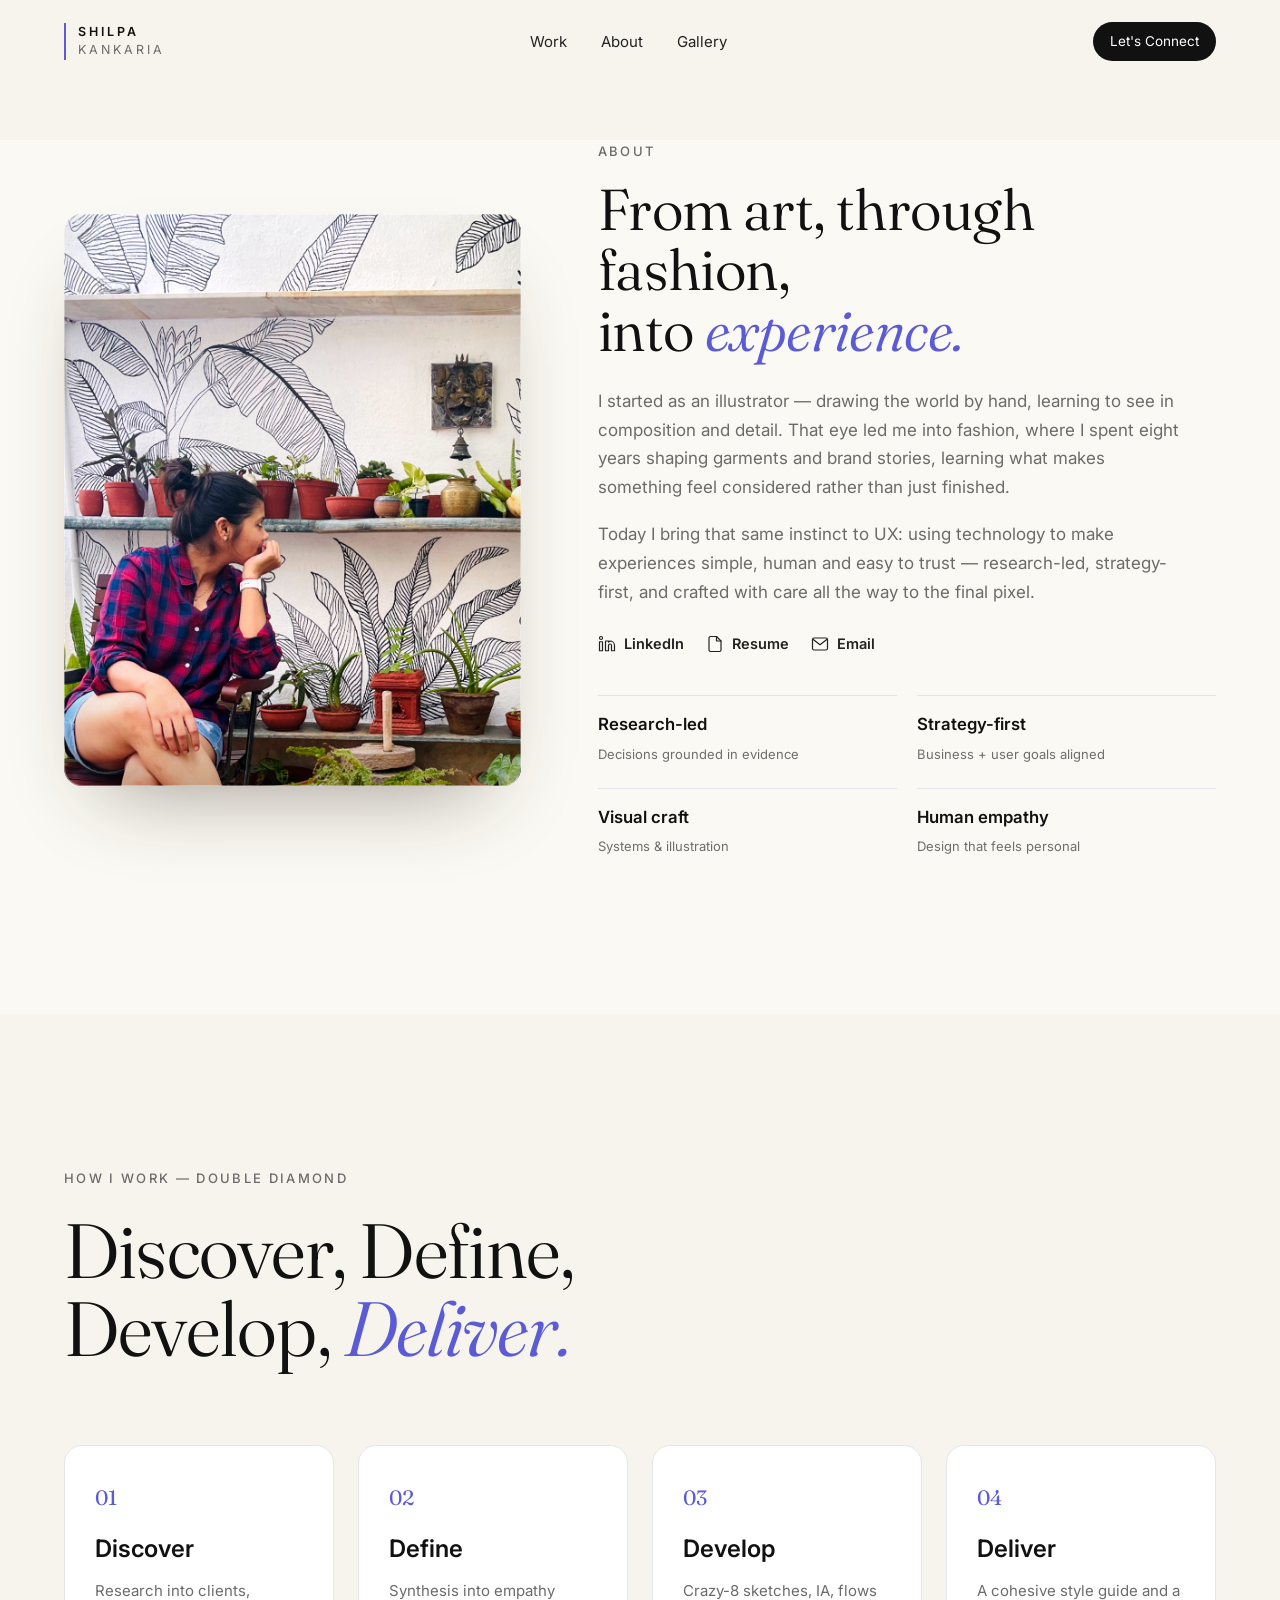
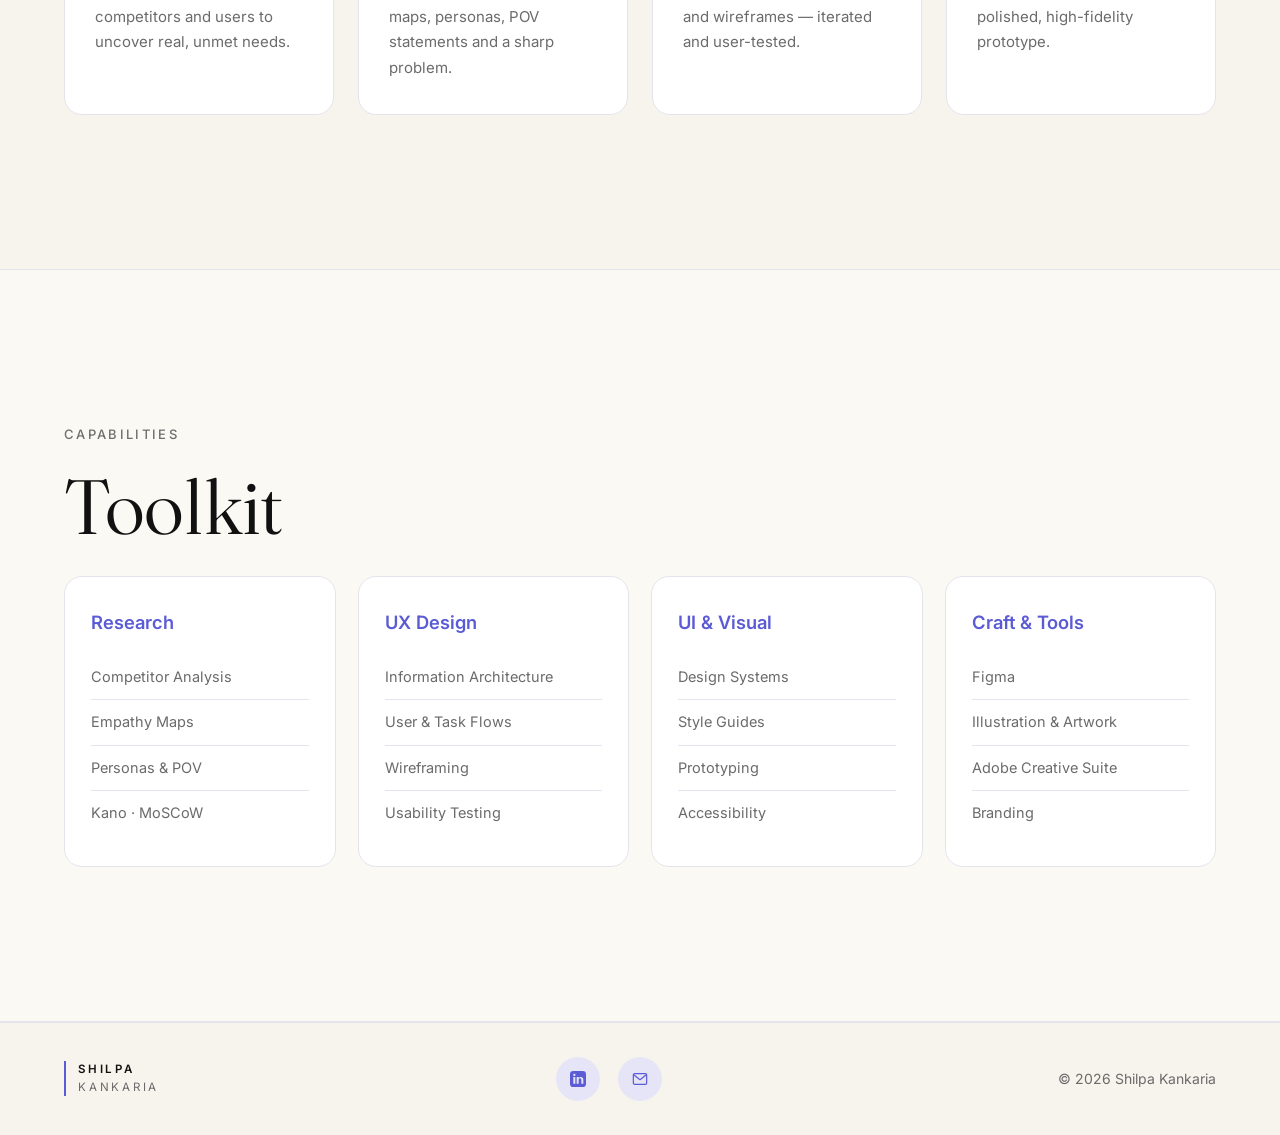
==== about.html @ e01c8b9e "Accessibility (alt text, skip link, contrast, decorative video markup, touch targets) + media compre" ====
<!DOCTYPE html>
<html lang="en">
<head>
<meta charset="UTF-8" />
<meta name="viewport" content="width=device-width, initial-scale=1.0" />
<link rel="icon" type="image/png" sizes="32x32" href="/assets/favicon-32.png" />
<link rel="icon" type="image/png" sizes="16x16" href="/assets/favicon-16.png" />
<link rel="apple-touch-icon" href="/assets/apple-touch-icon.png" />
<title>About — Shilpa Kankaria</title>
<meta name="description" content="Shilpa Kankaria's path from art and fashion into UX design — background, process (Discover, Define, Develop, Deliver), and toolkit." />
<meta property="og:title" content="About — Shilpa Kankaria" />
<meta property="og:description" content="Shilpa Kankaria's path from art and fashion into UX design — background, process, and toolkit." />
<meta property="og:image" content="https://www.shilpakankaria.com/assets/social-preview.jpg" />
<meta property="og:url" content="https://www.shilpakankaria.com/about.html" />
<meta property="og:type" content="profile" />
<meta name="twitter:card" content="summary_large_image" />
<meta name="twitter:title" content="About — Shilpa Kankaria" />
<meta name="twitter:description" content="Shilpa Kankaria's path from art and fashion into UX design." />
<meta name="twitter:image" content="https://www.shilpakankaria.com/assets/social-preview.jpg" />
<link rel="preconnect" href="https://fonts.googleapis.com" />
<link rel="preconnect" href="https://fonts.gstatic.com" crossorigin />
<link href="https://fonts.googleapis.com/css2?family=Fraunces:ital,opsz,wght@0,9..144,300..900;1,9..144,300..900&family=Inter:wght@300;400;500;600;700;800&display=swap" rel="stylesheet" />
<link rel="stylesheet" href="styles.css" />
</head>
<body>
<div class="scroll-progress" id="scrollProgress"></div>
<div class="cursor" id="cursor"></div><div class="cursor-dot" id="cursorDot"></div>

<a class="skip-link" href="#main-content">Skip to main content</a>
<header class="nav scrolled" id="nav">
  <a href="index.html" class="nav-logo" aria-label="Shilpa Kankaria — home"><span class="logo-stack">Shilpa<span>Kankaria</span></span></a>
    <nav class="nav-links" id="navLinks">
    <a href="work.html" data-link>Work</a>
    <a href="about.html" data-link>About</a>
    <a href="gallery.html" data-link>Gallery</a>
  </nav>
  <a href="contact.html" class="nav-cta" data-hover>Let's Connect</a>
  <button class="nav-burger" id="navBurger" aria-label="Menu"><span></span><span></span></button>
</header>

<main id="main-content" style="padding-top:clamp(100px,12vw,140px)">
<section class="section about" style="padding-top:0">
  <div class="about-grid">
    <div class="about-portrait reveal">
      <img src="assets/profile/wallart-sitting.jpg" alt="Shilpa Kankaria sitting in front of her hand-painted botanical mural" class="about-img cover-img" />
    </div>
    <div class="about-copy">
      <p class="eyebrow reveal">About</p>
      <h1 class="about-title reveal">From art, through fashion,<br>into <em>experience.</em></h1>
      <p class="reveal">I started as an illustrator — drawing the world by hand, learning to see in
      composition and detail. That eye led me into fashion, where I spent eight years shaping garments
      and brand stories, learning what makes something feel considered rather than just finished.</p>
      <p class="reveal">Today I bring that same instinct to UX: using technology to make experiences
      simple, human and easy to trust — research-led, strategy-first, and crafted with care all the way
      to the final pixel.</p>
      <div class="about-links reveal">
        <a href="https://www.linkedin.com/in/shilpa-kankaria/" target="_blank" rel="noopener" data-hover>
          <svg viewBox="0 0 24 24" fill="none" stroke="currentColor" stroke-width="1.6" stroke-linecap="round" stroke-linejoin="round"><path d="M16 8a6 6 0 0 1 6 6v7h-4v-7a2 2 0 0 0-4 0v7h-4V8h4v1.5A6 6 0 0 1 16 8Z"/><rect x="2" y="9" width="4" height="12"/><circle cx="4" cy="4" r="2"/></svg>
          LinkedIn
        </a>
        <a href="assets/Shilpa-Resume.pdf" target="_blank" rel="noopener" data-hover>
          <svg viewBox="0 0 24 24" fill="none" stroke="currentColor" stroke-width="1.6" stroke-linecap="round" stroke-linejoin="round"><path d="M14 2H6a2 2 0 0 0-2 2v16a2 2 0 0 0 2 2h12a2 2 0 0 0 2-2V8Z"/><path d="M14 2v6h6"/></svg>
          Resume
        </a>
        <a href="mailto:shilpakankaria60@gmail.com" data-hover>
          <svg viewBox="0 0 24 24" fill="none" stroke="currentColor" stroke-width="1.6" stroke-linecap="round" stroke-linejoin="round"><rect x="2" y="4" width="20" height="16" rx="2"/><path d="m3 6 9 7 9-7"/></svg>
          Email
        </a>
      </div>
      <div class="about-pillars reveal">
        <div class="pillar"><strong>Research-led</strong><span>Decisions grounded in evidence</span></div>
        <div class="pillar"><strong>Strategy-first</strong><span>Business + user goals aligned</span></div>
        <div class="pillar"><strong>Visual craft</strong><span>Systems &amp; illustration</span></div>
        <div class="pillar"><strong>Human empathy</strong><span>Design that feels personal</span></div>
      </div>
    </div>
  </div>
</section>

<section class="section process">
  <div class="section-head">
    <p class="eyebrow reveal">How I Work — Double Diamond</p>
    <h2 class="section-title reveal">Discover, Define,<br>Develop, <em>Deliver.</em></h2>
  </div>
  <div class="process-grid four">
    <article class="step reveal"><span class="step-num">01</span><h3>Discover</h3><p>Research into clients, competitors and users to uncover real, unmet needs.</p></article>
    <article class="step reveal"><span class="step-num">02</span><h3>Define</h3><p>Synthesis into empathy maps, personas, POV statements and a sharp problem.</p></article>
    <article class="step reveal"><span class="step-num">03</span><h3>Develop</h3><p>Crazy-8 sketches, IA, flows and wireframes — iterated and user-tested.</p></article>
    <article class="step reveal"><span class="step-num">04</span><h3>Deliver</h3><p>A cohesive style guide and a polished, high-fidelity prototype.</p></article>
  </div>
</section>

<section class="section skills">
  <div class="skills-grid">
    <div class="skills-head reveal">
      <p class="eyebrow">Capabilities</p>
      <h2 class="section-title">Toolkit</h2>
    </div>
    <div class="skill-block reveal"><h3>Research</h3><ul><li>Competitor Analysis</li><li>Empathy Maps</li><li>Personas &amp; POV</li><li>Kano · MoSCoW</li></ul></div>
    <div class="skill-block reveal"><h3>UX Design</h3><ul><li>Information Architecture</li><li>User &amp; Task Flows</li><li>Wireframing</li><li>Usability Testing</li></ul></div>
    <div class="skill-block reveal"><h3>UI &amp; Visual</h3><ul><li>Design Systems</li><li>Style Guides</li><li>Prototyping</li><li>Accessibility</li></ul></div>
    <div class="skill-block reveal"><h3>Craft &amp; Tools</h3><ul><li>Figma</li><li>Illustration &amp; Artwork</li><li>Adobe Creative Suite</li><li>Branding</li></ul></div>
  </div>
</section>
</main>

<footer class="footer">
  <div class="footer-row">
    <span class="footer-logo"><span class="logo-stack">Shilpa<span>Kankaria</span></span></span>
    <div class="footer-links">
      <a href="https://www.linkedin.com/in/shilpa-kankaria/" target="_blank" rel="noopener" aria-label="LinkedIn" data-hover><svg viewBox="0 0 24 24" fill="currentColor"><path d="M19 0H5a5 5 0 0 0-5 5v14a5 5 0 0 0 5 5h14a5 5 0 0 0 5-5V5a5 5 0 0 0-5-5ZM8 19H5V9h3ZM6.5 7.5A1.75 1.75 0 1 1 8.3 5.75 1.78 1.78 0 0 1 6.5 7.5ZM20 19h-3v-5.6c0-3.37-4-3.12-4 0V19h-3V9h3v1.76c1.4-2.59 7-2.78 7 2.48Z"/></svg></a>
      <a href="mailto:shilpakankaria60@gmail.com" aria-label="Email" data-hover><svg viewBox="0 0 24 24" fill="none" stroke="currentColor" stroke-width="1.8" stroke-linecap="round" stroke-linejoin="round"><rect x="2" y="4" width="20" height="16" rx="2"/><path d="m3 6 9 7 9-7"/></svg></a>
    </div>
    <span>&copy; 2026 Shilpa Kankaria</span>
  </div>
</footer>
<script src="script.js"></script>
</body>
</html>
---- styles.css ----
/* ============================================================
   Shilpa — Portfolio  •  Crafting Experiences Through Design
   ============================================================ */

:root{
  --bg:#F7F4ED;
  --bg-2:#FBF9F3;
  --ink:#111111;
  --ink-2:#222222;
  --muted:#6B6B6B;
  --muted-2:#6E6E6E;     /* darkened from #8A8A8A — was 3.14:1 on --bg, fails WCAG AA; now 4.64:1 */
  --line:#E5E4EC;
  --accent:#5B5BD6;      /* refined periwinkle-violet */
  --accent-soft:#E6E5F7;
  --dark:#14131A;
  --max:1440px;
  --pad:clamp(20px,5vw,90px);
  --r:18px;
  --ease:cubic-bezier(.16,1,.3,1);
}

*{margin:0;padding:0;box-sizing:border-box}
a:focus-visible,button:focus-visible,[tabindex]:focus-visible,summary:focus-visible,
input:focus-visible,textarea:focus-visible{
  outline:2px solid var(--accent);outline-offset:3px;border-radius:4px}
.skip-link{position:absolute;top:-100px;left:12px;z-index:9999;background:var(--ink);color:#fff;
  padding:12px 20px;border-radius:8px;font-size:14px;font-weight:600;transition:top .2s var(--ease)}
.skip-link:focus{top:12px}
html{scroll-behavior:smooth;-webkit-font-smoothing:antialiased;overflow-x:hidden;max-width:100vw}
body{
  background:var(--bg);color:var(--ink);
  font-family:'Inter',system-ui,sans-serif;
  font-size:17px;line-height:1.7;font-weight:400;
  overflow-x:hidden;
}
body.nav-open{position:fixed;inset:0;overflow:hidden}
@media (max-width:600px){body{font-size:16px}}
a{color:inherit;text-decoration:none}
em{font-style:italic;color:var(--accent)}
::selection{background:var(--accent);color:#fff}

.eyebrow{
  font-size:13px;letter-spacing:.18em;text-transform:uppercase;
  color:var(--muted);font-weight:500;margin-bottom:1.4rem;
}

/* ---------- Loader ---------- */
.loader{position:fixed;inset:0;background:var(--dark);z-index:9999;
  display:flex;align-items:center;justify-content:center;color:#fff;
  transition:transform 1s var(--ease);}
.loader.done{transform:translateY(-100%)}
.loader-inner{text-align:center;font-family:'Fraunces',serif}
.loader-word{display:block;font-size:clamp(2rem,7vw,4.5rem);font-weight:300;
  line-height:1.05;opacity:0;transform:translateY(20px);
  animation:lw .8s var(--ease) forwards}
.loader-word:nth-child(2){animation-delay:.15s;font-style:italic;color:var(--accent)}
.loader-count{display:block;margin-top:1.5rem;font-family:'Inter';
  font-size:13px;letter-spacing:.3em;color:var(--muted-2)}
@keyframes lw{to{opacity:1;transform:translateY(0)}}

/* ---------- Scroll progress ---------- */
.scroll-progress{position:fixed;top:0;left:0;height:3px;width:0;
  background:var(--accent);z-index:1000}

/* ---------- Cursor ---------- */
.cursor{position:fixed;width:20px;height:20px;pointer-events:none;z-index:9000;
  transform:translate(-50%,-50%) scale(1);transition:width .3s var(--ease),height .3s var(--ease),
  transform .3s var(--ease),opacity .4s;opacity:0;animation:cursor-twinkle 2.4s ease-in-out infinite;
  background-image:url("data:image/svg+xml,%3Csvg xmlns='http://www.w3.org/2000/svg' viewBox='0 0 40 40'%3E%3Cpath d='M20 2 C20 12 12 20 2 20 C12 20 20 28 20 38 C20 28 28 20 38 20 C28 20 20 12 20 2Z' fill='%235B5BD6'/%3E%3C/svg%3E");
  background-size:contain;background-repeat:no-repeat}
.cursor-dot{position:fixed;width:5px;height:5px;background:var(--accent);
  border-radius:50%;pointer-events:none;z-index:9001;transform:translate(-50%,-50%);opacity:0}
.cursor.grow{width:28px;height:28px}
@keyframes cursor-twinkle{0%,100%{opacity:.55;transform:translate(-50%,-50%) scale(.85)}50%{opacity:1;transform:translate(-50%,-50%) scale(1.05)}}
.cursor.grow{animation:none}
@media (hover:none){.cursor,.cursor-dot{display:none}}

/* ---------- Nav ---------- */
.nav{position:fixed;top:0;left:0;right:0;z-index:800;
  display:flex;align-items:center;justify-content:space-between;
  padding:22px var(--pad);transition:padding .4s var(--ease),background .4s,box-shadow .4s}
.nav.scrolled{padding:14px var(--pad);background:rgba(247,244,237,.96);box-shadow:0 1px 0 var(--line)}
@media (min-width:881px){
  /* backdrop-filter makes .nav the containing block for its position:fixed
     .nav-links child, which breaks the full-screen mobile menu — so the
     blur is desktop-only, where .nav-links is never position:fixed. */
  .nav.scrolled{background:rgba(247,244,237,.78);backdrop-filter:blur(14px)}
}
.nav-logo{display:inline-flex;align-items:center}
.logo-stack{border-left:2px solid var(--accent);padding-left:12px;
  font-family:'Inter',sans-serif;font-weight:600;letter-spacing:.24em;text-transform:uppercase;
  font-size:.78rem;line-height:1.5;color:var(--ink);transition:border-color .4s var(--ease)}
.logo-stack span{display:block;font-weight:400;letter-spacing:.24em;color:var(--muted)}
.nav-logo:hover .logo-stack{border-color:var(--ink)}
.nav-links{display:flex;gap:34px}
.nav-links a{font-size:15px;color:var(--ink-2);position:relative;padding:4px 0}
.nav-links a::after{content:"";position:absolute;left:0;bottom:0;height:1.5px;width:0;
  background:var(--accent);transition:width .35s var(--ease)}
.nav-links a:hover::after,.nav-links a.active::after{width:100%}
.nav-cta{font-size:13.5px;padding:8px 17px;background:var(--ink);color:#fff;
  border-radius:40px;transition:transform .35s var(--ease),background .35s}
.nav-cta:hover{background:var(--accent);transform:translateY(-2px)}
.nav-burger{display:none;flex-direction:column;gap:5px;background:none;border:0;cursor:pointer}
.nav-burger span{width:24px;height:2px;background:var(--ink);transition:.3s}

@media (max-width:880px){
  .nav-links{position:fixed;inset:0;background:var(--dark);flex-direction:column;
    align-items:center;justify-content:center;gap:28px;transform:translateY(-100%);
    transition:transform .6s var(--ease);}
  .nav-links.open{transform:translateY(0)}
  .nav-links a{color:#fff;font-size:2rem;font-family:'Fraunces',serif}
  .nav-cta{display:none}
  .nav-burger{display:flex;z-index:801}
  .nav-burger.open span:first-child{transform:translateY(3.5px) rotate(45deg)}
  .nav-burger.open span:last-child{transform:translateY(-3.5px) rotate(-45deg);background:#fff}
  .nav-burger.open span{background:#fff}
}

/* ---------- Section base ---------- */
.section{max-width:var(--max);margin:0 auto;padding:clamp(80px,12vw,170px) var(--pad)}
.section.work{padding-top:clamp(40px,5vw,64px)}
.section-head{margin-bottom:clamp(40px,6vw,80px)}
.section-title{font-family:'Fraunces',serif;font-weight:340;line-height:1.02;
  font-size:clamp(2.4rem,6vw,5rem);letter-spacing:-.01em}
.work-page-title{font-size:clamp(1.7rem,4.2vw,3.5rem)}

/* ---------- Reveal ---------- */
.reveal{opacity:0;transform:translateY(34px);transition:opacity .9s var(--ease),transform .9s var(--ease)}
.reveal.in{opacity:1;transform:none}

/* ---------- Hero ---------- */
.hero{max-width:var(--max);margin:0 auto;padding:clamp(120px,16vw,200px) var(--pad) 0;position:relative}
.hero-bg{position:absolute;inset:-10% -6% auto -6%;height:120%;z-index:-1;overflow:hidden;
  pointer-events:none}
.hb{position:absolute;border-radius:50%;filter:blur(70px);opacity:.5;will-change:transform}
.hb-a{width:42vw;height:42vw;top:-12%;right:-6%;background:radial-gradient(circle,var(--accent-soft),transparent 70%);
  animation:hbDrift1 26s ease-in-out infinite}
.hb-b{width:30vw;height:30vw;top:32%;left:-8%;background:radial-gradient(circle,#FCE7E0,transparent 70%);
  animation:hbDrift2 22s ease-in-out infinite}
.hb-c{width:24vw;height:24vw;bottom:-8%;right:18%;background:radial-gradient(circle,#E6F2EA,transparent 70%);
  animation:hbDrift3 30s ease-in-out infinite}
@keyframes hbDrift1{0%,100%{transform:translate(0,0) scale(1)}50%{transform:translate(-4%,5%) scale(1.08)}}
@keyframes hbDrift2{0%,100%{transform:translate(0,0) scale(1)}50%{transform:translate(5%,-4%) scale(1.1)}}
@keyframes hbDrift3{0%,100%{transform:translate(0,0) scale(1)}50%{transform:translate(-3%,-6%) scale(.94)}}
@media (max-width:680px){.hb{filter:blur(40px)}}
.hero-grid{display:grid;grid-template-columns:1.05fr .95fr;gap:60px;align-items:center}
.hero-title{font-family:'Fraunces',serif;font-weight:340;
  font-size:clamp(2.4rem,6vw,5.2rem);line-height:1;letter-spacing:-.02em;margin-bottom:1.8rem}
.hero-title .line{display:block;overflow:hidden}
.hero-title .line>span{display:block;transform:translateY(110%);
  transition:transform 1s var(--ease)}
.hero-title.in .line>span{transform:translateY(0)}
.hero-title .line:nth-child(2)>span{transition-delay:.09s}
.hero-title .line:nth-child(3)>span{transition-delay:.18s}
.hero-sub{max-width:46ch;color:var(--muted);font-size:clamp(1rem,1.5vw,1.2rem);margin-bottom:2.4rem}
.hero-actions{display:flex;gap:16px;flex-wrap:wrap}
.btn{font-size:15px;font-weight:500;padding:15px 30px;border-radius:40px;
  transition:transform .35s var(--ease),background .35s,color .35s;display:inline-block}
.btn-dark{background:var(--ink);color:#fff}
.btn-dark:hover{background:var(--accent);transform:translateY(-3px)}
.btn-ghost{border:1px solid var(--ink);color:var(--ink)}
.btn-ghost:hover{background:var(--ink);color:#fff;transform:translateY(-3px)}

.hero-visual{position:relative;height:clamp(420px,46vw,580px);
  display:flex;align-items:center;justify-content:center}
.hv-card{position:absolute;border-radius:var(--r);background:#fff;z-index:4;
  box-shadow:0 26px 60px -30px rgba(0,0,0,.28)}
.cover-img{width:100%;height:100%;object-fit:cover;object-position:center;display:block}

/* ---------- Arch portrait + doodles ---------- */
.arch-wrap{position:relative;width:clamp(240px,30vw,360px);z-index:2}
.arch-frame{position:relative;aspect-ratio:3/4;border-radius:1000px 1000px 22px 22px;
  overflow:hidden;background:var(--accent-soft);
  box-shadow:0 36px 70px -34px rgba(40,30,80,.42);z-index:2}
.arch-frame img{transform:scale(1.55);object-position:50% 32%}
.arch-frame::after{content:"";position:absolute;inset:0;border-radius:inherit;
  border:1px solid rgba(255,255,255,.5);pointer-events:none}
.arch-ring{position:absolute;inset:-12px;border-radius:1000px 1000px 30px 30px;
  border:1.5px solid var(--accent);opacity:.55;z-index:1}
.arch-wrap .hv-tag{position:absolute;left:50%;bottom:16px;transform:translateX(-50%);
  z-index:3;background:rgba(0,0,0,.5);color:#fff;font-size:12px;letter-spacing:.05em;
  padding:6px 14px;border-radius:30px;backdrop-filter:blur(4px);white-space:nowrap}
.doodle{position:absolute;z-index:1;color:var(--accent);pointer-events:none;
  animation:floatDoodle 6s ease-in-out infinite}
.doodle svg{display:block;width:100%;height:100%;overflow:visible}
.doodle.d-star{width:46px;height:46px;top:-26px;left:-22px;animation-delay:.2s}
.doodle.d-squiggle{width:88px;height:30px;top:-6px;right:-46px;color:var(--ink-2);animation-delay:1s}
.doodle.d-sprig{width:54px;height:62px;bottom:34px;right:-40px;animation-delay:.6s}
.doodle.d-spiral{width:40px;height:40px;bottom:-22px;left:-12px;animation-delay:1.4s}
.doodle.d-dots{width:60px;height:24px;bottom:-30px;right:30px;animation-delay:.9s}
.doodle.d-arc{width:120px;height:50px;top:-46px;left:50%;transform:translateX(-50%);
  color:var(--accent);opacity:.7;animation-delay:.4s}
@keyframes floatDoodle{0%,100%{transform:translateY(0) rotate(0)}50%{transform:translateY(-8px) rotate(2deg)}}
.doodle.d-arc{animation-name:floatArc}
@keyframes floatArc{0%,100%{transform:translateX(-50%) translateY(0)}50%{transform:translateX(-50%) translateY(-6px)}}
.hv-tag{position:absolute;left:18px;bottom:18px;background:rgba(0,0,0,.5);color:#fff;
  font-size:12px;letter-spacing:.05em;padding:6px 12px;border-radius:30px;backdrop-filter:blur(4px)}
.hv-metric{padding:20px 22px;width:185px}
.hv-metric strong{font-family:'Fraunces',serif;font-weight:400;font-size:2.6rem;display:block;line-height:1}
.hv-metric strong span{font-size:1rem;color:var(--accent)}
.hv-metric p{font-size:13px;color:var(--muted);margin-top:6px;line-height:1.4}
.metric-a{top:2%;right:-4%}
.metric-b{bottom:6%;left:-8%}
.hv-chip{bottom:4%;left:-16%;background:var(--ink);color:#fff;font-size:13px;
  padding:11px 18px;display:flex;align-items:center;gap:9px;border-radius:40px;white-space:nowrap}
.hv-chip .dot{width:8px;height:8px;border-radius:50%;background:#7BD389;
  box-shadow:0 0 0 0 rgba(123,211,137,.6);animation:pulse 2s infinite}
@keyframes pulse{70%{box-shadow:0 0 0 9px rgba(123,211,137,0)}100%{box-shadow:0 0 0 0 rgba(123,211,137,0)}}

/* ---------- Rotating headline ---------- */
.hero-rotate{margin-top:clamp(44px,6vw,76px);border-top:1px solid var(--line);
  padding-top:clamp(22px,3.4vw,34px);display:flex;align-items:baseline;gap:.4em;flex-wrap:wrap}
.hr-prefix{font-family:'Inter',sans-serif;font-weight:500;text-transform:uppercase;
  letter-spacing:.05em;font-size:clamp(.95rem,1.7vw,1.25rem);color:var(--muted)}
.hr-word{font-family:'Libre Caslon Text',serif;font-style:normal;font-weight:400;
  letter-spacing:0;font-size:clamp(1.1rem,2.1vw,1.5rem);color:var(--accent);
  display:inline-block}
@keyframes hrIn{from{opacity:0;transform:translateY(10px)}to{opacity:1;transform:translateY(0)}}
@keyframes hrOut{from{opacity:1;transform:translateY(0)}to{opacity:0;transform:translateY(-10px)}}
.hr-word.in{animation:hrIn .3s ease forwards}
.hr-word.out{animation:hrOut .22s ease forwards}

/* ---------- Work ---------- */
.projects{display:flex;flex-direction:column;gap:clamp(50px,7vw,120px)}
.project{display:grid;grid-template-columns:1fr 1fr;gap:50px;align-items:center}
.project:nth-child(even){direction:rtl}
.project:nth-child(even)>*{direction:ltr}
.project-media{position:relative;aspect-ratio:16/11;border-radius:var(--r);overflow:hidden;
  display:flex;align-items:center;justify-content:center}
.project-img{width:100%;height:100%;object-fit:cover;object-position:center;
  transition:transform 1.1s var(--ease)}
.project:hover .project-img{transform:scale(1.05)}
.tint-finquest{background:#EAF1F0}
.tint-glasgo{background:#EAF2EE}
.tint-haus{background:#F4ECE6}
.project-num{position:absolute;top:18px;left:22px;z-index:2;color:var(--ink);
  font-family:'Fraunces',serif;font-size:1.4rem;background:#fff;width:46px;height:46px;
  border-radius:50%;display:flex;align-items:center;justify-content:center;
  box-shadow:0 8px 20px -10px rgba(0,0,0,.3)}
.project-tagline{display:flex;align-items:center;gap:10px;font-size:12px;letter-spacing:.14em;
  text-transform:uppercase;color:var(--muted-2);margin-bottom:14px}
.project-tagline b{color:var(--accent);font-weight:600}
.project-row{display:flex;align-items:center;justify-content:space-between;gap:20px}
.project-info h3{font-family:'Fraunces',serif;font-weight:380;
  font-size:clamp(2rem,3.8vw,3rem);line-height:1.02}
.project-info .arrow{font-size:1.6rem;color:var(--accent);transition:transform .4s var(--ease)}
.project:hover .arrow{transform:translate(6px,-6px)}
.project-info p{color:var(--muted);margin:14px 0 24px;max-width:40ch;font-size:1.08rem;line-height:1.6}
.project-stats{display:flex;gap:44px;border-top:1px solid var(--line);padding-top:20px}
.project-stats span{display:block;font-size:11px;letter-spacing:.14em;text-transform:uppercase;
  color:var(--muted-2);margin-bottom:5px}
.project-stats strong{font-size:15px;font-weight:600;color:var(--ink-2)}

/* ---------- About ---------- */
.about{background:var(--bg-2)}
.about-grid{display:grid;grid-template-columns:.85fr 1.15fr;gap:clamp(40px,6vw,90px);align-items:center}
.about-portrait{position:relative}
.about-portrait::after{content:"";position:absolute;inset:0;border-radius:var(--r);
  box-shadow:inset 0 0 0 1px rgba(255,255,255,.35),inset 0 -60px 90px -40px rgba(20,16,10,.35);
  pointer-events:none}
.about-img{width:100%;aspect-ratio:4/5;border-radius:var(--r);
  object-fit:cover;object-position:50% 18%;display:block;
  filter:saturate(1.12) contrast(1.07) brightness(1.04) sepia(.05);
  box-shadow:0 40px 80px -40px rgba(40,30,20,.45)}
.about-badge{position:absolute;right:-22px;bottom:30px;width:140px;height:140px;
  border-radius:50%;background:var(--accent);color:#fff;display:flex;align-items:center;
  justify-content:center;text-align:center;font-family:'Fraunces',serif;font-size:14px;
  line-height:1.35;padding:14px}
.about-title{font-family:'Fraunces',serif;font-weight:340;line-height:1.05;
  font-size:clamp(2rem,4.6vw,3.6rem);margin-bottom:1.6rem;letter-spacing:-.01em}
.about-copy p{color:var(--muted);max-width:54ch;margin-bottom:1.1rem}
.about-links{display:flex;gap:22px;flex-wrap:wrap;margin-top:1.6rem}
.about-links a{display:inline-flex;align-items:center;gap:8px;font-size:14.5px;font-weight:600;
  color:var(--ink-2);transition:color .3s}
.about-links a:hover{color:var(--accent)}
.about-links svg{width:18px;height:18px;flex-shrink:0}
.about-pillars{display:grid;grid-template-columns:1fr 1fr;gap:20px;margin-top:2.4rem}
.pillar{border-top:1px solid var(--line);padding-top:14px}
.pillar strong{display:block;font-size:1.05rem;font-weight:600}
.pillar span{font-size:13px;color:var(--muted-2)}
.btn-text-link{display:inline-flex;align-items:center;gap:8px;margin-top:2.2rem;
  font-size:14.5px;font-weight:600;color:var(--ink);border-bottom:1px solid var(--ink);
  padding-bottom:5px;transition:color .3s,border-color .3s,gap .3s var(--ease)}
.btn-text-link:hover{color:var(--accent);border-color:var(--accent);gap:12px}

/* ---------- Process ---------- */
.process-grid{display:grid;grid-template-columns:repeat(3,1fr);gap:24px}
.process-grid.four{grid-template-columns:repeat(4,1fr)}
.step{border:1px solid var(--line);border-radius:var(--r);padding:34px 30px;
  background:#fff;transition:transform .5s var(--ease),box-shadow .5s,border-color .5s;position:relative;overflow:hidden}
.step::before{content:"";position:absolute;left:0;top:0;height:3px;width:0;
  background:var(--accent);transition:width .5s var(--ease)}
.step:hover{transform:translateY(-8px);box-shadow:0 30px 50px -30px rgba(0,0,0,.22);border-color:transparent}
.step:hover::before{width:100%}
.step-num{font-family:'Fraunces',serif;color:var(--accent);font-size:1.3rem}
.step h3{font-size:1.5rem;margin:14px 0 8px;font-weight:600}
.step p{color:var(--muted);font-size:15px}

/* ---------- Skills / Toolkit ---------- */
.skills{background:var(--bg-2);max-width:100%;border-top:1px solid var(--line);border-bottom:1px solid var(--line)}
.skills-grid{max-width:var(--max);margin:0 auto;display:grid;
  grid-template-columns:repeat(4,1fr);gap:22px}
.skills-head{grid-column:1/-1;margin-bottom:8px}
.skills-head .eyebrow{color:var(--muted-2)}
.skills-head .section-title{color:var(--ink)}
.skill-block{background:#fff;border:1px solid var(--line);border-radius:var(--r);
  padding:30px 26px;transition:transform .5s var(--ease),box-shadow .5s,border-color .5s}
.skill-block:hover{transform:translateY(-6px);box-shadow:0 30px 50px -32px rgba(0,0,0,.18);border-color:transparent}
.skill-block h3{font-size:1.15rem;margin-bottom:16px;color:var(--accent);font-weight:600}
.skill-block ul{list-style:none}
.skill-block li{padding:10px 0;border-bottom:1px solid var(--line);
  font-size:14.5px;color:var(--muted)}
.skill-block li:last-child{border-bottom:0}

/* ---------- Experience ---------- */
.timeline{border-top:1px solid var(--line)}
.tl-item{display:grid;grid-template-columns:.3fr 1fr;gap:30px;
  padding:34px 0;border-bottom:1px solid var(--line);transition:background .4s}
.tl-item:hover{background:var(--bg-2)}
.tl-when{font-family:'Fraunces',serif;font-size:1.2rem;color:var(--accent)}
.tl-body h3{font-size:1.5rem;font-weight:600}
.tl-co{font-size:14px;color:var(--muted-2);display:block;margin:2px 0 10px}
.tl-body p{color:var(--muted);max-width:60ch}

/* ---------- Testimonials ---------- */
.quotes{max-width:100%;background:var(--bg-2);overflow:hidden;text-align:center}
.quotes-track{display:flex;transition:transform .7s var(--ease);max-width:var(--max);margin:0 auto}
.quote{min-width:100%;padding:0 var(--pad)}
.quote p{font-family:'Fraunces',serif;font-weight:330;font-style:italic;
  font-size:clamp(1.5rem,3.6vw,2.8rem);line-height:1.3;max-width:24ch;margin:0 auto 1.6rem}
.quote cite{color:var(--muted);font-style:normal;font-size:15px}
.quotes-nav{display:flex;gap:14px;justify-content:center;margin-top:40px}
.quotes-nav button{width:50px;height:50px;border-radius:50%;border:1px solid var(--line);
  background:#fff;font-size:1.1rem;cursor:pointer;transition:.35s var(--ease)}
.quotes-nav button:hover{background:var(--ink);color:#fff;transform:translateY(-3px)}

/* ---------- Gallery teaser (compact, creative) ---------- */
.gallery-teaser{overflow:hidden}
.gt-grid{display:grid;grid-template-columns:1fr .85fr;gap:clamp(30px,5vw,60px);align-items:center}
.gallery-intro{max-width:56ch;color:var(--muted);margin-top:1.4rem;font-size:1.05rem;margin-bottom:2rem}
.gt-stack{position:relative;height:clamp(280px,32vw,400px)}
.gt-card{position:absolute;border-radius:18px;object-fit:cover;
  box-shadow:0 30px 60px -28px rgba(0,0,0,.35);transition:transform .5s var(--ease);
  border:6px solid var(--bg)}
.gt-1{width:46%;aspect-ratio:4/5;top:0;left:6%;z-index:2;transform:rotate(-6deg)}
.gt-2{width:40%;aspect-ratio:1/1;top:8%;right:2%;z-index:1;transform:rotate(5deg)}
.gt-3{width:38%;aspect-ratio:4/5;bottom:0;left:24%;z-index:3;transform:rotate(3deg)}
.gt-4{width:34%;aspect-ratio:1/1;bottom:4%;right:14%;z-index:1;transform:rotate(-4deg)}
.gt-stack:hover .gt-1{transform:rotate(-8deg) translateY(-6px)}
.gt-stack:hover .gt-2{transform:rotate(7deg) translateY(-4px)}
.gt-stack:hover .gt-3{transform:rotate(5deg) translateY(-8px)}
.gt-stack:hover .gt-4{transform:rotate(-6deg) translateY(-5px)}
@media(max-width:880px){
  .gt-grid{grid-template-columns:minmax(0,1fr)}
  .gt-stack{height:clamp(220px,60vw,320px);margin-top:10px}
}
.masonry{columns:3;column-gap:20px}
.m-item{break-inside:avoid;margin-bottom:20px;border-radius:var(--r);position:relative;
  overflow:hidden;cursor:pointer;background:var(--bg-2)}
.m-item img{width:100%;display:block;transition:transform .8s var(--ease)}
.m-item::after{content:"";position:absolute;inset:0;
  background:linear-gradient(to top,rgba(0,0,0,.28),transparent 55%);opacity:0;transition:.4s}
.m-item:hover img{transform:scale(1.04)}
.m-item:hover::after{opacity:1}

/* ---------- Lightbox ---------- */
.lightbox{position:fixed;inset:0;z-index:9500;background:rgba(10,10,12,.93);
  display:flex;align-items:center;justify-content:center;opacity:0;pointer-events:none;
  transition:opacity .4s var(--ease)}
.lightbox.open{opacity:1;pointer-events:auto}
.lightbox img{max-width:88vw;max-height:82vh;border-radius:14px;display:block;
  box-shadow:0 60px 110px -40px rgba(0,0,0,.65);transform:scale(.96);
  transition:transform .45s var(--ease),opacity .25s}
.lightbox.open img{transform:scale(1)}
.lb-btn{position:absolute;background:rgba(255,255,255,.08);border:1px solid rgba(255,255,255,.16);
  color:#fff;border-radius:50%;width:46px;height:46px;display:flex;align-items:center;
  justify-content:center;cursor:pointer;transition:.3s var(--ease);font-size:1.15rem;line-height:1}
.lb-btn:hover{background:var(--accent);border-color:transparent;transform:translateY(-50%) scale(1.06)}
.lb-close:hover{transform:scale(1.06)}
.lb-close{top:26px;right:26px}
.lb-prev{left:26px;top:50%;transform:translateY(-50%)}
.lb-next{right:26px;top:50%;transform:translateY(-50%)}
.lb-count{position:absolute;bottom:26px;left:50%;transform:translateX(-50%);
  color:rgba(255,255,255,.55);font-size:13px;letter-spacing:.1em}
@media(max-width:680px){
  .lb-prev,.lb-next{width:38px;height:38px;font-size:1rem}
  .lb-close{width:38px;height:38px;top:14px;right:14px;font-size:1rem}
}

/* ---------- Contact ---------- */
.contact{text-align:center;padding-top:clamp(48px,6vw,72px);padding-bottom:clamp(48px,6vw,72px)}
.contact-title{font-family:'Fraunces',serif;font-weight:380;line-height:1.04;
  font-size:clamp(2.1rem,5vw,3.8rem);letter-spacing:-.015em;margin:.8rem 0 1.8rem}
.contact-title-oneline{font-size:clamp(1.7rem,3.6vw,3rem);max-width:18ch;margin-left:auto;margin-right:auto}
.contact-title .line{display:block;overflow:hidden}
.contact-title .line>span{display:block;transform:translateY(110%);transition:transform 1s var(--ease)}
.contact-title.in .line>span{transform:translateY(0)}
.contact-title.in .line:nth-child(2)>span{transition-delay:.08s}
.contact-title.in .line:nth-child(3)>span{transition-delay:.16s}
.contact-mail{font-size:clamp(1.1rem,2.4vw,1.7rem);border-bottom:2px solid var(--accent);
  padding-bottom:4px;transition:color .35s}
.contact-mail:hover{color:var(--accent)}
.contact-links{display:flex;gap:28px;justify-content:center;flex-wrap:wrap;margin-top:2.6rem;font-size:15px}
.contact-links a{color:var(--muted);transition:color .3s}
.contact-links a:hover{color:var(--ink)}

/* ---------- Footer ---------- */
.footer{border-top:1px solid var(--line);padding:34px var(--pad)}
.footer-row{max-width:var(--max);margin:0 auto;display:flex;justify-content:space-between;
  align-items:center;gap:18px;flex-wrap:wrap;font-size:14px;color:var(--muted)}
.footer-logo{display:inline-flex;align-items:center}
.footer-links{display:flex;gap:18px;align-items:center}
.footer-links a{display:inline-flex;align-items:center;justify-content:center;width:44px;height:44px;
  border-radius:50%;background:var(--accent-soft);color:#5B5BD6;transition:background .3s,color .3s,transform .3s}
.footer-links a:hover{background:#5B5BD6;color:#fff;transform:translateY(-2px)}
.footer-links svg{width:16px;height:16px}
.footer-version{font-size:10.5px;color:#F7F4ED;letter-spacing:.04em;width:100%;
  text-align:center;order:99;margin-top:4px;user-select:all;cursor:default}
.footer-version::selection{color:var(--ink);background:var(--accent-soft)}
.footer-logo .logo-stack{font-size:.72rem}

/* ---------- Responsive ---------- */
@media (max-width:980px){
  .hero-grid,.about-grid{grid-template-columns:minmax(0,1fr);gap:50px}
  .hero-visual{height:420px;max-width:460px}
  .process-grid{grid-template-columns:1fr 1fr}
  .skills-grid{grid-template-columns:1fr 1fr}
  .masonry{columns:2}
}
@media (max-width:680px){
  .project,.project:nth-child(even){grid-template-columns:minmax(0,1fr);direction:ltr;gap:24px}
  .process-grid,.skills-grid{grid-template-columns:minmax(0,1fr)}
  .about-pillars{grid-template-columns:minmax(0,1fr)}
  .masonry{columns:1}
  .tl-item{grid-template-columns:minmax(0,1fr);gap:8px}
  .metric-a{right:0}.metric-b{left:0}.hv-chip{left:0}
}

@media (prefers-reduced-motion:reduce){
  *{animation-duration:.01ms!important;transition-duration:.01ms!important}
  .reveal{opacity:1;transform:none}
  .hero-title .line>span,.contact-title .line>span{transform:none}
}
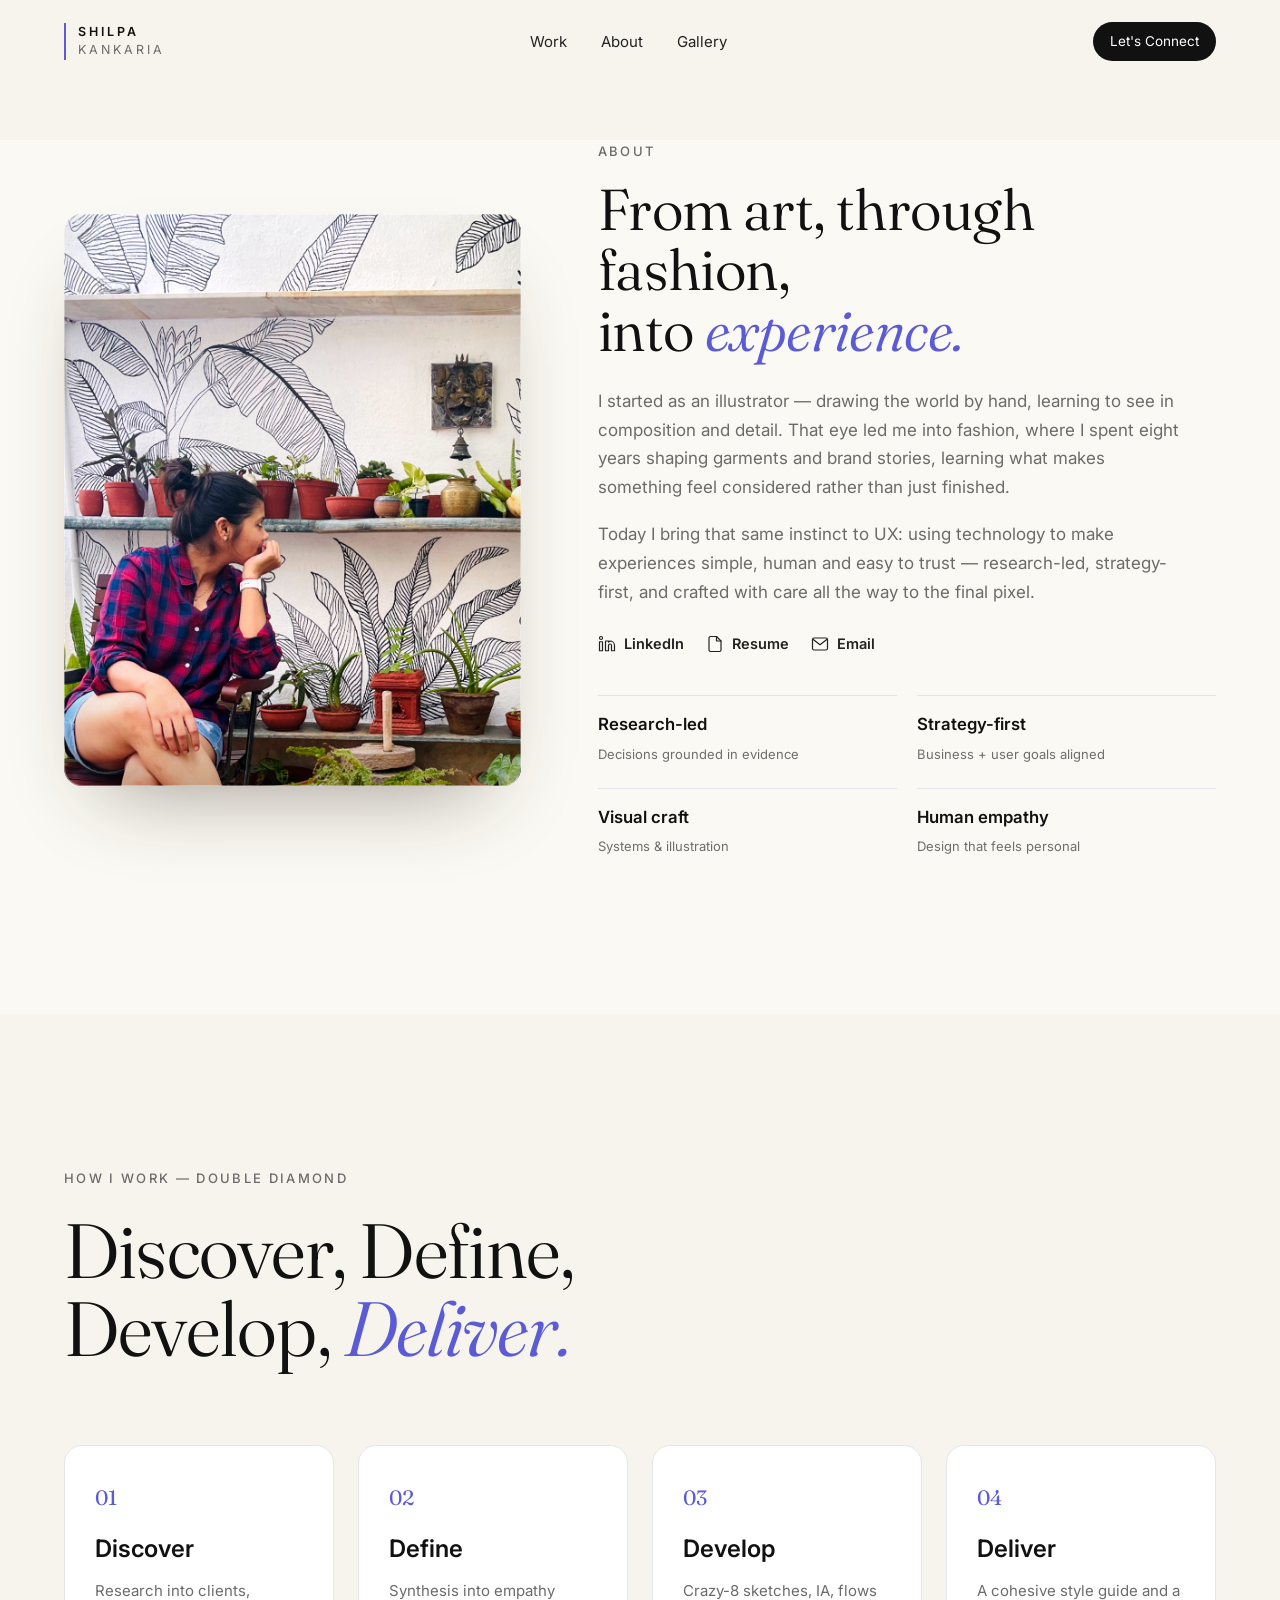
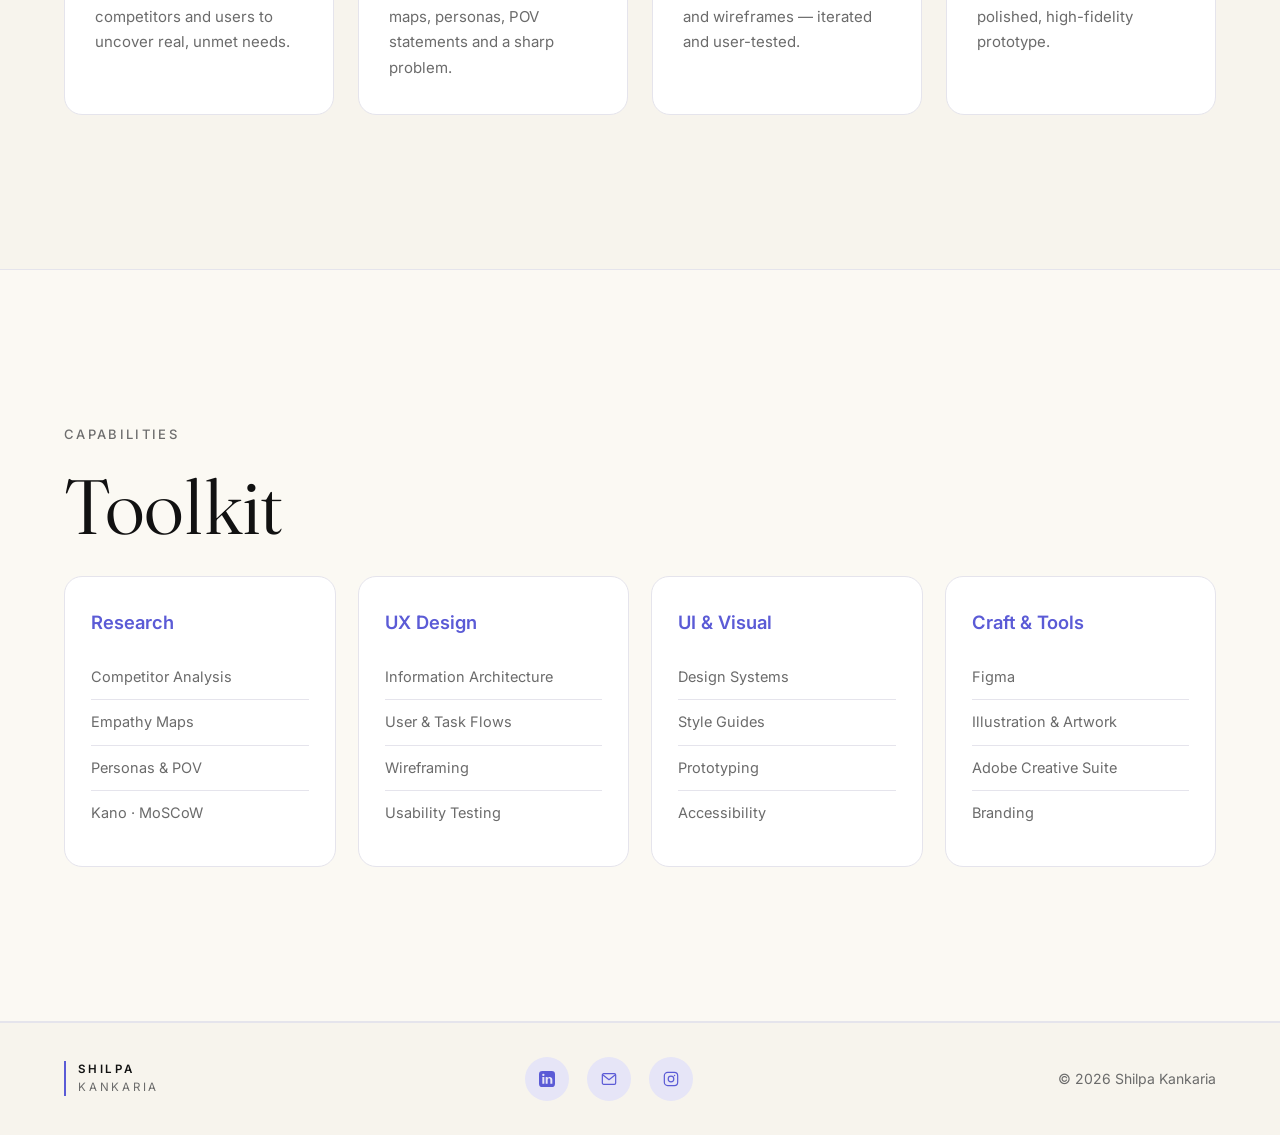
==== commit 87b48fcc: "Add Instagram link to footer (all pages) and Gallery page Footer now has a third icon button linking" ====
--- a/about.html
+++ b/about.html
@@ -2,6 +2,13 @@
 <html lang="en">
 <head>
 <meta charset="UTF-8" />
+<script async src="https://www.googletagmanager.com/gtag/js?id=G-5JZX5JJ39X"></script>
+<script>
+  window.dataLayer = window.dataLayer || [];
+  function gtag(){dataLayer.push(arguments);}
+  gtag('js', new Date());
+  gtag('config', 'G-5JZX5JJ39X');
+</script>
 <meta name="viewport" content="width=device-width, initial-scale=1.0" />
 <link rel="icon" type="image/png" sizes="32x32" href="/assets/favicon-32.png" />
 <link rel="icon" type="image/png" sizes="16x16" href="/assets/favicon-16.png" />
@@ -110,6 +117,7 @@
     <div class="footer-links">
       <a href="https://www.linkedin.com/in/shilpa-kankaria/" target="_blank" rel="noopener" aria-label="LinkedIn" data-hover><svg viewBox="0 0 24 24" fill="currentColor"><path d="M19 0H5a5 5 0 0 0-5 5v14a5 5 0 0 0 5 5h14a5 5 0 0 0 5-5V5a5 5 0 0 0-5-5ZM8 19H5V9h3ZM6.5 7.5A1.75 1.75 0 1 1 8.3 5.75 1.78 1.78 0 0 1 6.5 7.5ZM20 19h-3v-5.6c0-3.37-4-3.12-4 0V19h-3V9h3v1.76c1.4-2.59 7-2.78 7 2.48Z"/></svg></a>
       <a href="mailto:shilpakankaria60@gmail.com" aria-label="Email" data-hover><svg viewBox="0 0 24 24" fill="none" stroke="currentColor" stroke-width="1.8" stroke-linecap="round" stroke-linejoin="round"><rect x="2" y="4" width="20" height="16" rx="2"/><path d="m3 6 9 7 9-7"/></svg></a>
+      <a href="https://www.instagram.com/spilled_hues" target="_blank" rel="noopener" aria-label="Instagram" data-hover><svg viewBox="0 0 24 24" fill="none" stroke="currentColor" stroke-width="1.8" stroke-linecap="round" stroke-linejoin="round"><rect x="2" y="2" width="20" height="20" rx="5"/><circle cx="12" cy="12" r="4.2"/><circle cx="17.3" cy="6.7" r="1.1" fill="currentColor" stroke="none"/></svg></a>
     </div>
     <span>&copy; 2026 Shilpa Kankaria</span>
   </div>
--- a/styles.css
+++ b/styles.css
@@ -337,7 +337,11 @@
 /* ---------- Gallery teaser (compact, creative) ---------- */
 .gallery-teaser{overflow:hidden}
 .gt-grid{display:grid;grid-template-columns:1fr .85fr;gap:clamp(30px,5vw,60px);align-items:center}
-.gallery-intro{max-width:56ch;color:var(--muted);margin-top:1.4rem;font-size:1.05rem;margin-bottom:2rem}
+.gallery-intro{max-width:56ch;color:var(--muted);margin-top:1.4rem;font-size:1.05rem;margin-bottom:1.2rem}
+.gallery-instagram{display:inline-flex;align-items:center;gap:8px;font-size:14.5px;font-weight:600;
+  color:var(--ink-2);margin-bottom:2rem;transition:color .3s}
+.gallery-instagram:hover{color:var(--accent)}
+.gallery-instagram svg{width:18px;height:18px;flex-shrink:0}
 .gt-stack{position:relative;height:clamp(280px,32vw,400px)}
 .gt-card{position:absolute;border-radius:18px;object-fit:cover;
   box-shadow:0 30px 60px -28px rgba(0,0,0,.35);transition:transform .5s var(--ease);
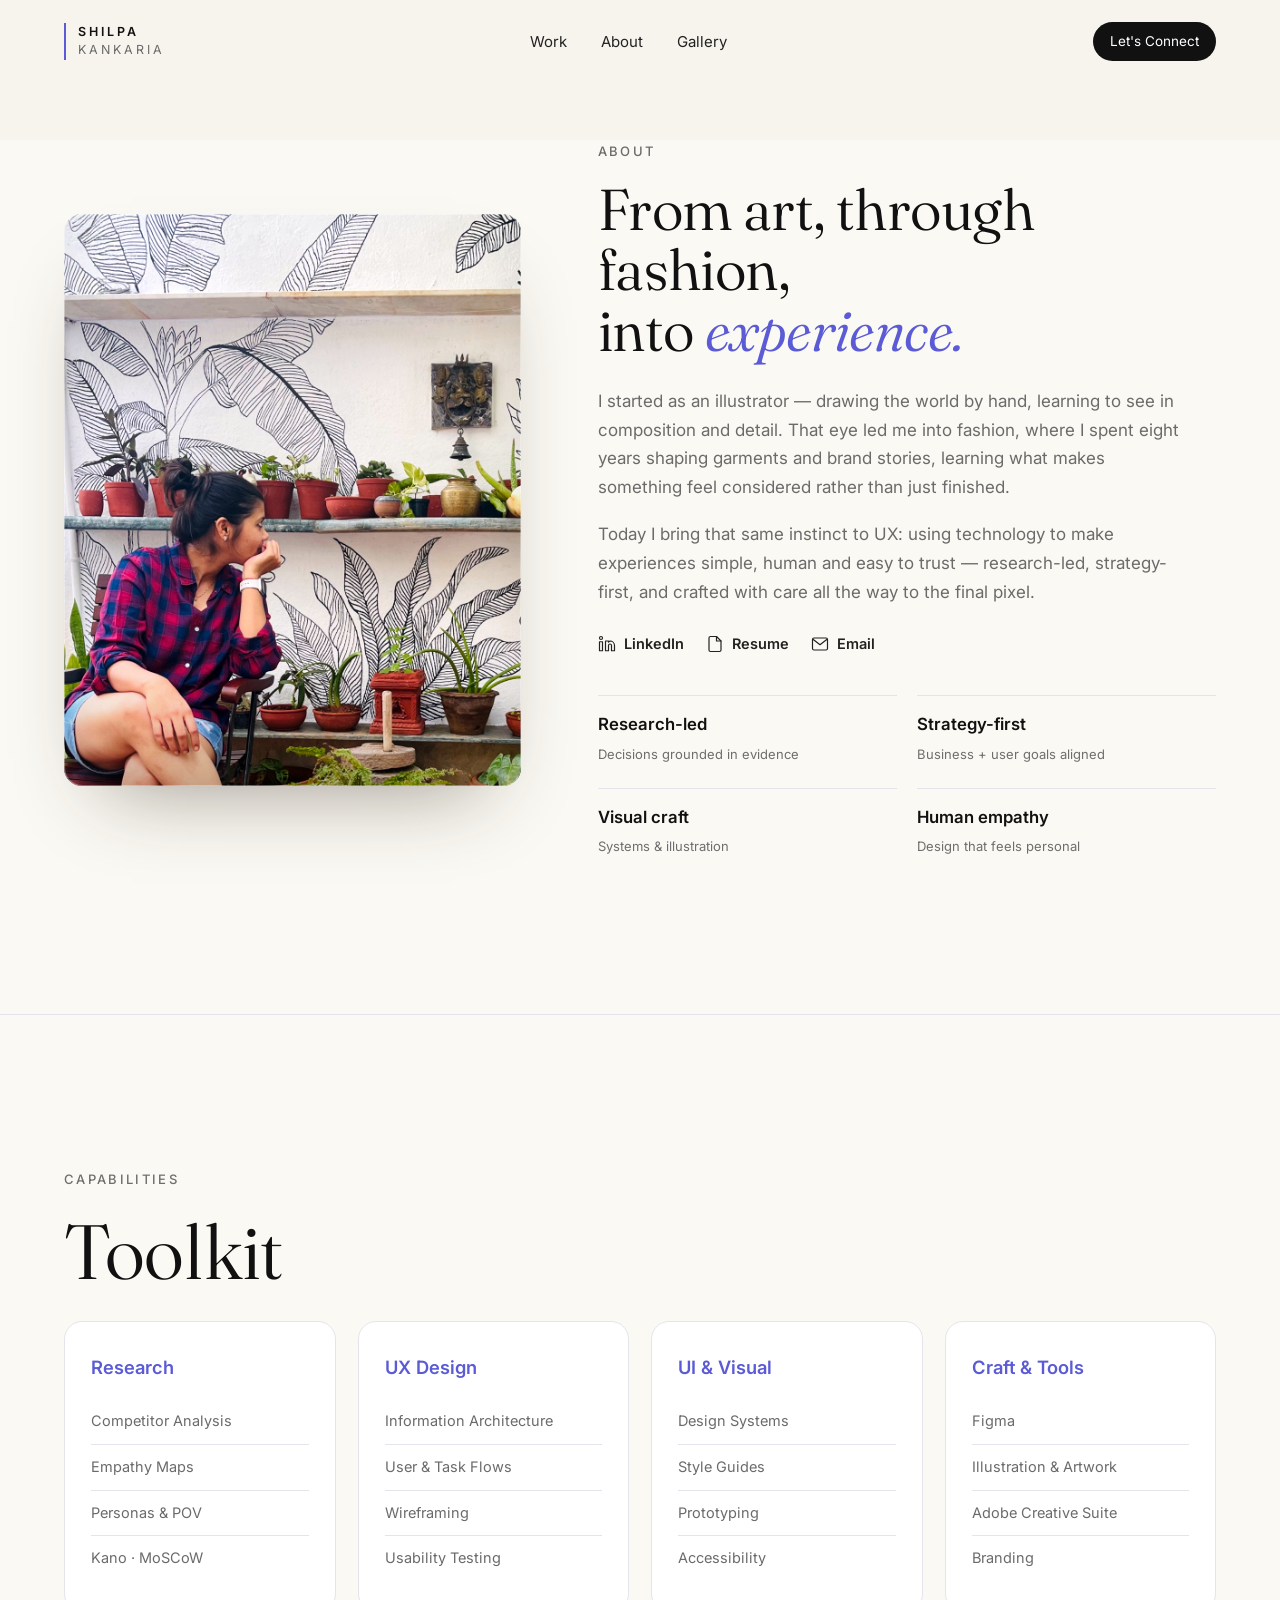
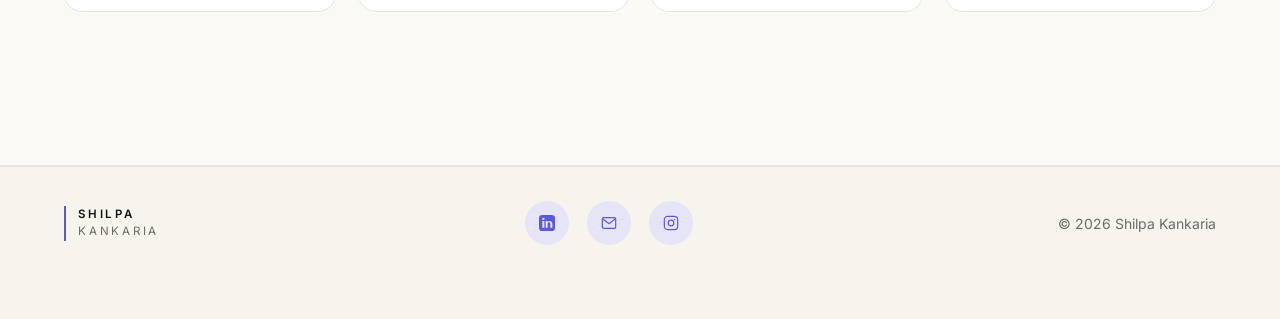
==== commit 3786dfb2: "Remove Double Diamond 'How I Work' section from About page" ====
--- a/about.html
+++ b/about.html
@@ -84,19 +84,6 @@
   </div>
 </section>
 
-<section class="section process">
-  <div class="section-head">
-    <p class="eyebrow reveal">How I Work — Double Diamond</p>
-    <h2 class="section-title reveal">Discover, Define,<br>Develop, <em>Deliver.</em></h2>
-  </div>
-  <div class="process-grid four">
-    <article class="step reveal"><span class="step-num">01</span><h3>Discover</h3><p>Research into clients, competitors and users to uncover real, unmet needs.</p></article>
-    <article class="step reveal"><span class="step-num">02</span><h3>Define</h3><p>Synthesis into empathy maps, personas, POV statements and a sharp problem.</p></article>
-    <article class="step reveal"><span class="step-num">03</span><h3>Develop</h3><p>Crazy-8 sketches, IA, flows and wireframes — iterated and user-tested.</p></article>
-    <article class="step reveal"><span class="step-num">04</span><h3>Deliver</h3><p>A cohesive style guide and a polished, high-fidelity prototype.</p></article>
-  </div>
-</section>
-
 <section class="section skills">
   <div class="skills-grid">
     <div class="skills-head reveal">
--- a/styles.css
+++ b/styles.css
@@ -338,10 +338,16 @@
 .gallery-teaser{overflow:hidden}
 .gt-grid{display:grid;grid-template-columns:1fr .85fr;gap:clamp(30px,5vw,60px);align-items:center}
 .gallery-intro{max-width:56ch;color:var(--muted);margin-top:1.4rem;font-size:1.05rem;margin-bottom:1.2rem}
-.gallery-instagram{display:inline-flex;align-items:center;gap:8px;font-size:14.5px;font-weight:600;
-  color:var(--ink-2);margin-bottom:2rem;transition:color .3s}
-.gallery-instagram:hover{color:var(--accent)}
-.gallery-instagram svg{width:18px;height:18px;flex-shrink:0}
+.gallery-instagram{display:inline-flex;align-items:center;gap:10px;font-size:14.5px;font-weight:700;
+  color:#fff;background:linear-gradient(45deg,#f9ce34,#ee2a7b,#6228d7);
+  padding:10px 22px 10px 10px;border-radius:40px;margin-bottom:2rem;
+  box-shadow:0 14px 26px -12px rgba(238,42,123,.45);
+  transition:transform .35s var(--ease),box-shadow .35s var(--ease)}
+.gallery-instagram:hover{transform:translateY(-2px) scale(1.02);box-shadow:0 18px 32px -12px rgba(238,42,123,.55)}
+.gallery-instagram-icon{display:flex;align-items:center;justify-content:center;width:30px;height:30px;
+  border-radius:50%;background:radial-gradient(circle at 30% 110%,#fdf497 0%,#fdf497 5%,#fd5949 45%,#d6249f 60%,#285AEB 90%);
+  flex-shrink:0}
+.gallery-instagram svg{width:18px;height:18px}
 .gt-stack{position:relative;height:clamp(280px,32vw,400px)}
 .gt-card{position:absolute;border-radius:18px;object-fit:cover;
   box-shadow:0 30px 60px -28px rgba(0,0,0,.35);transition:transform .5s var(--ease);
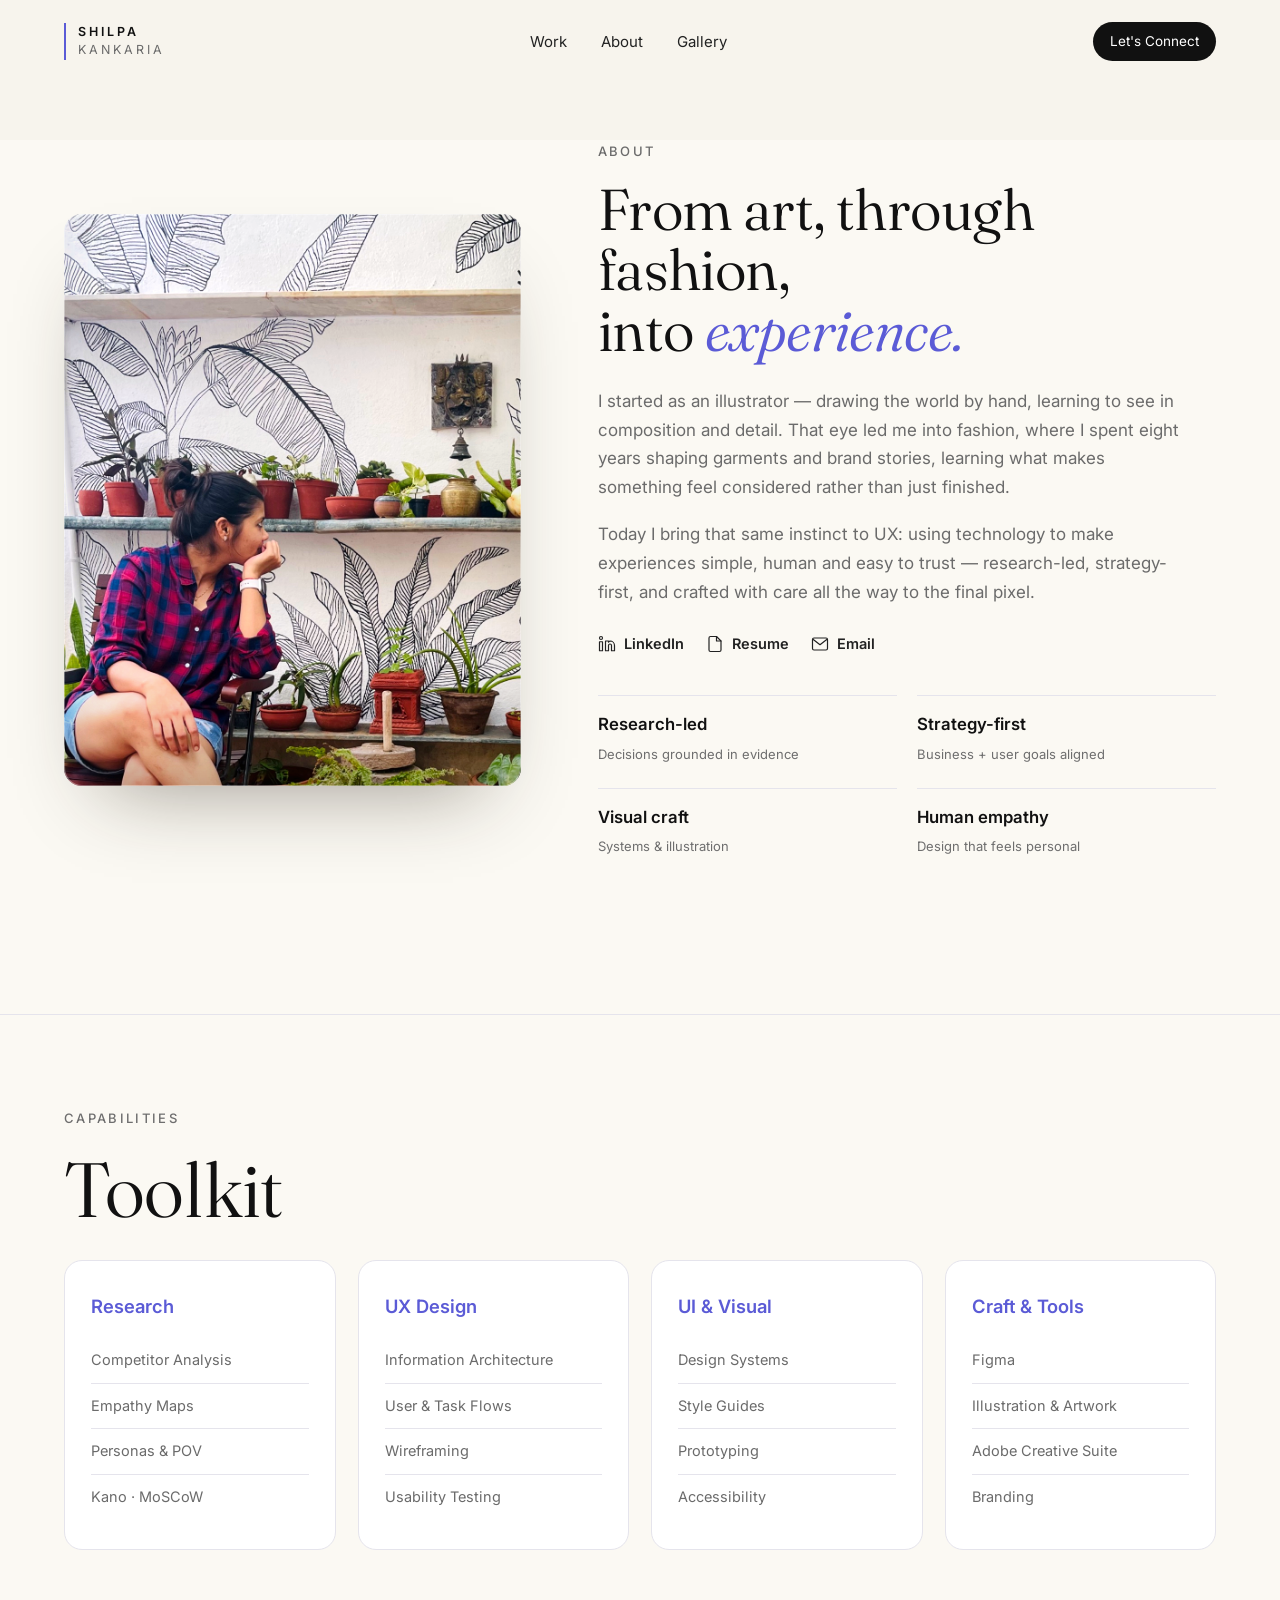
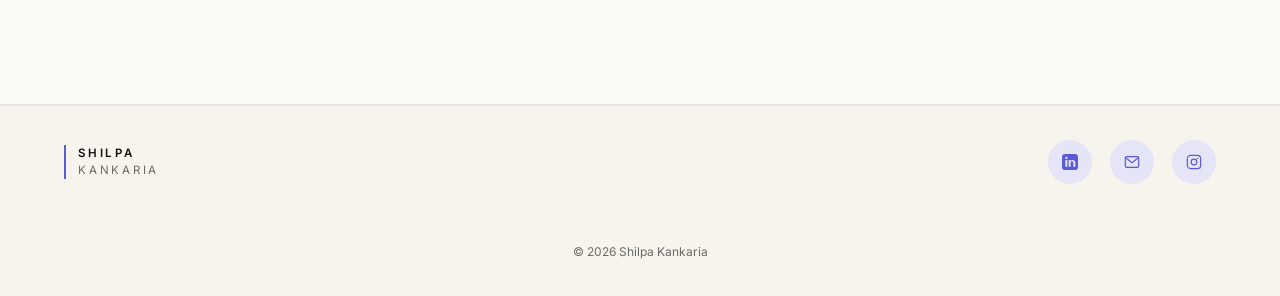
==== commit b7788773: "Sync all staging changes to production Includes: project badge restore, hv-chip mobile fix, centered" ====
--- a/about.html
+++ b/about.html
@@ -106,8 +106,9 @@
       <a href="mailto:shilpakankaria60@gmail.com" aria-label="Email" data-hover><svg viewBox="0 0 24 24" fill="none" stroke="currentColor" stroke-width="1.8" stroke-linecap="round" stroke-linejoin="round"><rect x="2" y="4" width="20" height="16" rx="2"/><path d="m3 6 9 7 9-7"/></svg></a>
       <a href="https://www.instagram.com/spilled_hues" target="_blank" rel="noopener" aria-label="Instagram" data-hover><svg viewBox="0 0 24 24" fill="none" stroke="currentColor" stroke-width="1.8" stroke-linecap="round" stroke-linejoin="round"><rect x="2" y="2" width="20" height="20" rx="5"/><circle cx="12" cy="12" r="4.2"/><circle cx="17.3" cy="6.7" r="1.1" fill="currentColor" stroke="none"/></svg></a>
     </div>
-    <span>&copy; 2026 Shilpa Kankaria</span>
-  </div>
+
+    </div>
+  <p class="footer-copy">&copy; 2026 Shilpa Kankaria</p>
 </footer>
 <script src="script.js"></script>
 </body>
--- a/styles.css
+++ b/styles.css
@@ -233,10 +233,12 @@
 .tint-finquest{background:#EAF1F0}
 .tint-glasgo{background:#EAF2EE}
 .tint-haus{background:#F4ECE6}
-.project-num{position:absolute;top:18px;left:22px;z-index:2;color:var(--ink);
-  font-family:'Fraunces',serif;font-size:1.4rem;background:#fff;width:46px;height:46px;
-  border-radius:50%;display:flex;align-items:center;justify-content:center;
-  box-shadow:0 8px 20px -10px rgba(0,0,0,.3)}
+.project-num{position:absolute;top:12px;left:12px;z-index:2;
+  width:34px;height:34px;border-radius:50%;
+  background:rgba(255,255,255,.88);color:var(--ink);
+  font-family:'Fraunces',serif;font-size:14px;font-weight:500;
+  display:flex;align-items:center;justify-content:center;
+  box-shadow:0 2px 8px rgba(0,0,0,.14)}
 .project-tagline{display:flex;align-items:center;gap:10px;font-size:12px;letter-spacing:.14em;
   text-transform:uppercase;color:var(--muted-2);margin-bottom:14px}
 .project-tagline b{color:var(--accent);font-weight:600}
@@ -297,7 +299,8 @@
 .step p{color:var(--muted);font-size:15px}
 
 /* ---------- Skills / Toolkit ---------- */
-.skills{background:var(--bg-2);max-width:100%;border-top:1px solid var(--line);border-bottom:1px solid var(--line)}
+.skills{background:var(--bg-2);max-width:100%;border-top:1px solid var(--line);border-bottom:1px solid var(--line);
+  padding-top:clamp(48px,7.2vw,102px)}
 .skills-grid{max-width:var(--max);margin:0 auto;display:grid;
   grid-template-columns:repeat(4,1fr);gap:22px}
 .skills-head{grid-column:1/-1;margin-bottom:8px}
@@ -338,16 +341,16 @@
 .gallery-teaser{overflow:hidden}
 .gt-grid{display:grid;grid-template-columns:1fr .85fr;gap:clamp(30px,5vw,60px);align-items:center}
 .gallery-intro{max-width:56ch;color:var(--muted);margin-top:1.4rem;font-size:1.05rem;margin-bottom:1.2rem}
-.gallery-instagram{display:inline-flex;align-items:center;gap:10px;font-size:14.5px;font-weight:700;
-  color:#fff;background:linear-gradient(45deg,#f9ce34,#ee2a7b,#6228d7);
-  padding:10px 22px 10px 10px;border-radius:40px;margin-bottom:2rem;
-  box-shadow:0 14px 26px -12px rgba(238,42,123,.45);
+.gallery-instagram-row{display:inline-flex;align-items:center;gap:12px;margin-bottom:2rem;
+  font-size:14.5px;font-weight:600;color:var(--ink-2);transition:color .3s}
+.gallery-instagram-row:hover{color:#d6249f}
+.gallery-instagram{display:inline-flex;align-items:center;justify-content:center;width:40px;height:40px;
+  border-radius:12px;flex-shrink:0;
+  background:radial-gradient(circle at 30% 110%,#fdf497 0%,#fdf497 5%,#fd5949 45%,#d6249f 60%,#285AEB 90%);
+  box-shadow:0 14px 26px -12px rgba(214,36,159,.5);
   transition:transform .35s var(--ease),box-shadow .35s var(--ease)}
-.gallery-instagram:hover{transform:translateY(-2px) scale(1.02);box-shadow:0 18px 32px -12px rgba(238,42,123,.55)}
-.gallery-instagram-icon{display:flex;align-items:center;justify-content:center;width:30px;height:30px;
-  border-radius:50%;background:radial-gradient(circle at 30% 110%,#fdf497 0%,#fdf497 5%,#fd5949 45%,#d6249f 60%,#285AEB 90%);
-  flex-shrink:0}
-.gallery-instagram svg{width:18px;height:18px}
+.gallery-instagram-row:hover .gallery-instagram{transform:translateY(-2px) scale(1.06);box-shadow:0 18px 32px -12px rgba(214,36,159,.6)}
+.gallery-instagram svg{width:22px;height:22px}
 .gt-stack{position:relative;height:clamp(280px,32vw,400px)}
 .gt-card{position:absolute;border-radius:18px;object-fit:cover;
   box-shadow:0 30px 60px -28px rgba(0,0,0,.35);transition:transform .5s var(--ease);
@@ -428,6 +431,8 @@
   text-align:center;order:99;margin-top:4px;user-select:all;cursor:default}
 .footer-version::selection{color:var(--ink);background:var(--accent-soft)}
 .footer-logo .logo-stack{font-size:.72rem}
+.footer-copy{text-align:center;font-size:12px;color:var(--muted);margin-top:18px;
+  max-width:var(--max);margin-left:auto;margin-right:auto;display:block}
 
 /* ---------- Responsive ---------- */
 @media (max-width:980px){
@@ -444,6 +449,33 @@
   .masonry{columns:1}
   .tl-item{grid-template-columns:minmax(0,1fr);gap:8px}
   .metric-a{right:0}.metric-b{left:0}.hv-chip{left:0}
+
+  .hero{padding-top:88px}
+  .eyebrow{font-size:11px}
+  .hero-grid{gap:24px}
+  .hero-title{font-size:1.5rem;line-height:1.15;margin-bottom:1rem;max-width:21ch}
+  .hero-title .line,.hero-title .line>span{display:inline-block}
+  .hero-sub{font-size:.92rem;line-height:1.55;margin-bottom:1.4rem;max-width:40ch}
+  .hero-actions{margin-bottom:0;gap:8px}
+  .btn{padding:7px 14px;font-size:11.5px}
+  .hero-visual{height:auto;max-width:280px;margin:56px auto 0;display:flex;flex-direction:column;align-items:center}
+  .arch-wrap{width:100%;max-width:280px}
+  .doodle.d-star{width:28px;height:28px}
+  .doodle.d-squiggle{width:54px;height:18px}
+  .doodle.d-sprig{width:34px;height:40px}
+  .doodle.d-spiral{width:26px;height:26px}
+  .doodle.d-dots{width:38px;height:16px}
+  .doodle.d-arc{width:76px;height:32px}
+  .hv-chip{position:static;margin:24px auto 0;background:var(--ink);color:#fff;
+    border:none;font-size:11.5px;letter-spacing:.1em;text-transform:uppercase;
+    font-weight:500;box-shadow:none;padding:7px 14px;width:fit-content}
+  .hv-chip .dot{background:#7BD389}
+
+  /* Uniform heading size across all pages, matching the homepage hero */
+  .section-title,.work-page-title,.about-title,.contact-title{
+    font-size:1.5rem;line-height:1.15;margin-bottom:1rem;max-width:21ch}
+  .contact-title-oneline{font-size:1.5rem;max-width:21ch}
+  .project-info h3{font-size:1.5rem;line-height:1.15}
 }
 
 @media (prefers-reduced-motion:reduce){
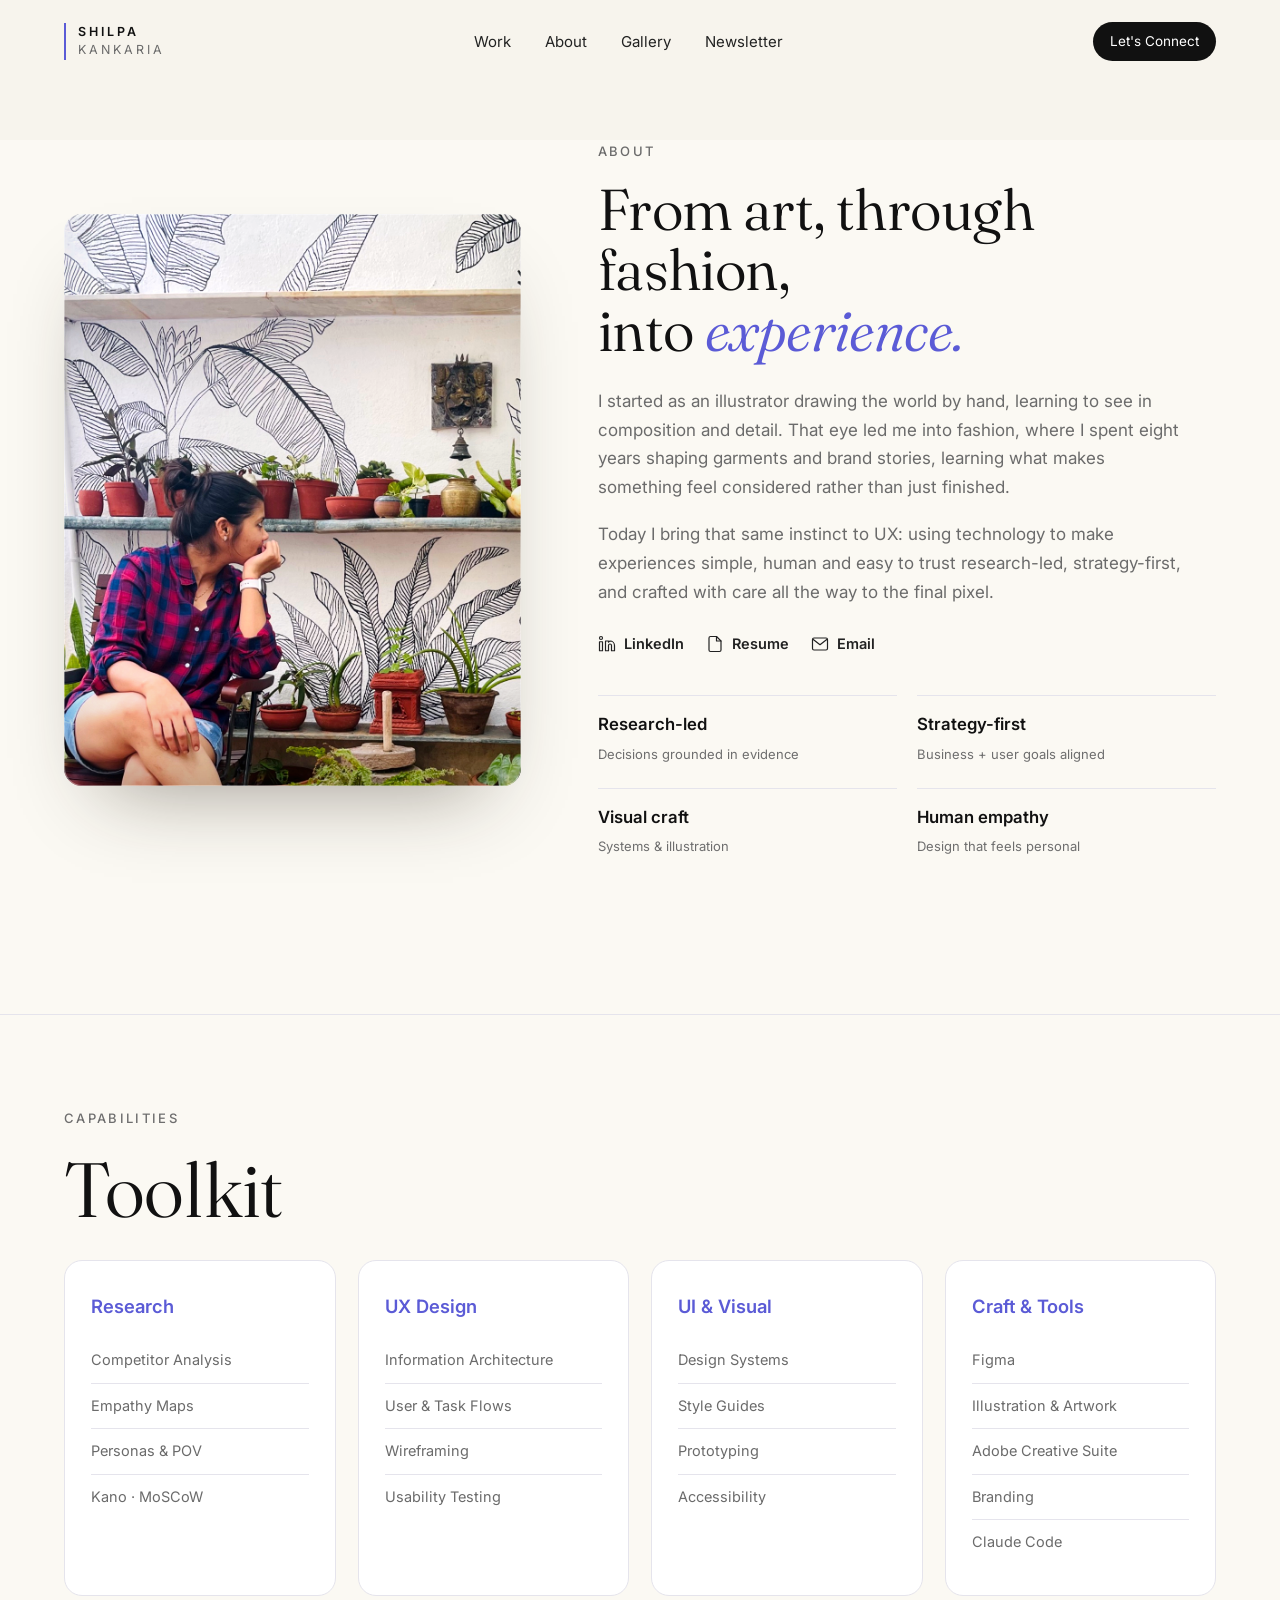
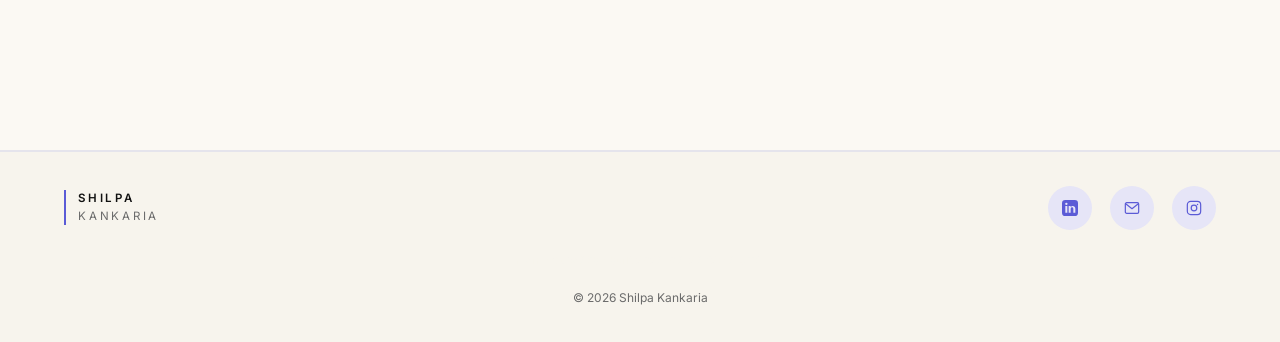
==== commit 45e4f27a: "About: add Claude Code to Craft & Tools skills Co-Authored-By: Claude Sonnet 4.6 <noreply@anthropic." ====
--- a/about.html
+++ b/about.html
@@ -2,6 +2,7 @@
 <html lang="en">
 <head>
 <meta charset="UTF-8" />
+<!-- Google tag (gtag.js) -->
 <script async src="https://www.googletagmanager.com/gtag/js?id=G-5JZX5JJ39X"></script>
 <script>
   window.dataLayer = window.dataLayer || [];
@@ -13,15 +14,15 @@
 <link rel="icon" type="image/png" sizes="32x32" href="/assets/favicon-32.png" />
 <link rel="icon" type="image/png" sizes="16x16" href="/assets/favicon-16.png" />
 <link rel="apple-touch-icon" href="/assets/apple-touch-icon.png" />
-<title>About — Shilpa Kankaria</title>
-<meta name="description" content="Shilpa Kankaria's path from art and fashion into UX design — background, process (Discover, Define, Develop, Deliver), and toolkit." />
-<meta property="og:title" content="About — Shilpa Kankaria" />
-<meta property="og:description" content="Shilpa Kankaria's path from art and fashion into UX design — background, process, and toolkit." />
+<title>About Shilpa Kankaria</title>
+<meta name="description" content="Shilpa Kankaria's path from art and fashion into UX design background, process (Discover, Define, Develop, Deliver), and toolkit." />
+<meta property="og:title" content="About Shilpa Kankaria" />
+<meta property="og:description" content="Shilpa Kankaria's path from art and fashion into UX design background, process, and toolkit." />
 <meta property="og:image" content="https://www.shilpakankaria.com/assets/social-preview.jpg" />
 <meta property="og:url" content="https://www.shilpakankaria.com/about.html" />
 <meta property="og:type" content="profile" />
 <meta name="twitter:card" content="summary_large_image" />
-<meta name="twitter:title" content="About — Shilpa Kankaria" />
+<meta name="twitter:title" content="About Shilpa Kankaria" />
 <meta name="twitter:description" content="Shilpa Kankaria's path from art and fashion into UX design." />
 <meta name="twitter:image" content="https://www.shilpakankaria.com/assets/social-preview.jpg" />
 <link rel="preconnect" href="https://fonts.googleapis.com" />
@@ -35,11 +36,12 @@
 
 <a class="skip-link" href="#main-content">Skip to main content</a>
 <header class="nav scrolled" id="nav">
-  <a href="index.html" class="nav-logo" aria-label="Shilpa Kankaria — home"><span class="logo-stack">Shilpa<span>Kankaria</span></span></a>
+  <a href="index.html" class="nav-logo" aria-label="Shilpa Kankaria home"><span class="logo-stack">Shilpa<span>Kankaria</span></span></a>
     <nav class="nav-links" id="navLinks">
     <a href="work.html" data-link>Work</a>
     <a href="about.html" data-link>About</a>
     <a href="gallery.html" data-link>Gallery</a>
+    <a href="newsletter.html" data-link>Newsletter</a>
   </nav>
   <a href="contact.html" class="nav-cta" data-hover>Let's Connect</a>
   <button class="nav-burger" id="navBurger" aria-label="Menu"><span></span><span></span></button>
@@ -54,11 +56,11 @@
     <div class="about-copy">
       <p class="eyebrow reveal">About</p>
       <h1 class="about-title reveal">From art, through fashion,<br>into <em>experience.</em></h1>
-      <p class="reveal">I started as an illustrator — drawing the world by hand, learning to see in
+      <p class="reveal">I started as an illustrator drawing the world by hand, learning to see in
       composition and detail. That eye led me into fashion, where I spent eight years shaping garments
       and brand stories, learning what makes something feel considered rather than just finished.</p>
       <p class="reveal">Today I bring that same instinct to UX: using technology to make experiences
-      simple, human and easy to trust — research-led, strategy-first, and crafted with care all the way
+      simple, human and easy to trust research-led, strategy-first, and crafted with care all the way
       to the final pixel.</p>
       <div class="about-links reveal">
         <a href="https://www.linkedin.com/in/shilpa-kankaria/" target="_blank" rel="noopener" data-hover>
@@ -93,7 +95,7 @@
     <div class="skill-block reveal"><h3>Research</h3><ul><li>Competitor Analysis</li><li>Empathy Maps</li><li>Personas &amp; POV</li><li>Kano · MoSCoW</li></ul></div>
     <div class="skill-block reveal"><h3>UX Design</h3><ul><li>Information Architecture</li><li>User &amp; Task Flows</li><li>Wireframing</li><li>Usability Testing</li></ul></div>
     <div class="skill-block reveal"><h3>UI &amp; Visual</h3><ul><li>Design Systems</li><li>Style Guides</li><li>Prototyping</li><li>Accessibility</li></ul></div>
-    <div class="skill-block reveal"><h3>Craft &amp; Tools</h3><ul><li>Figma</li><li>Illustration &amp; Artwork</li><li>Adobe Creative Suite</li><li>Branding</li></ul></div>
+    <div class="skill-block reveal"><h3>Craft &amp; Tools</h3><ul><li>Figma</li><li>Illustration &amp; Artwork</li><li>Adobe Creative Suite</li><li>Branding</li><li>Claude Code</li></ul></div>
   </div>
 </section>
 </main>
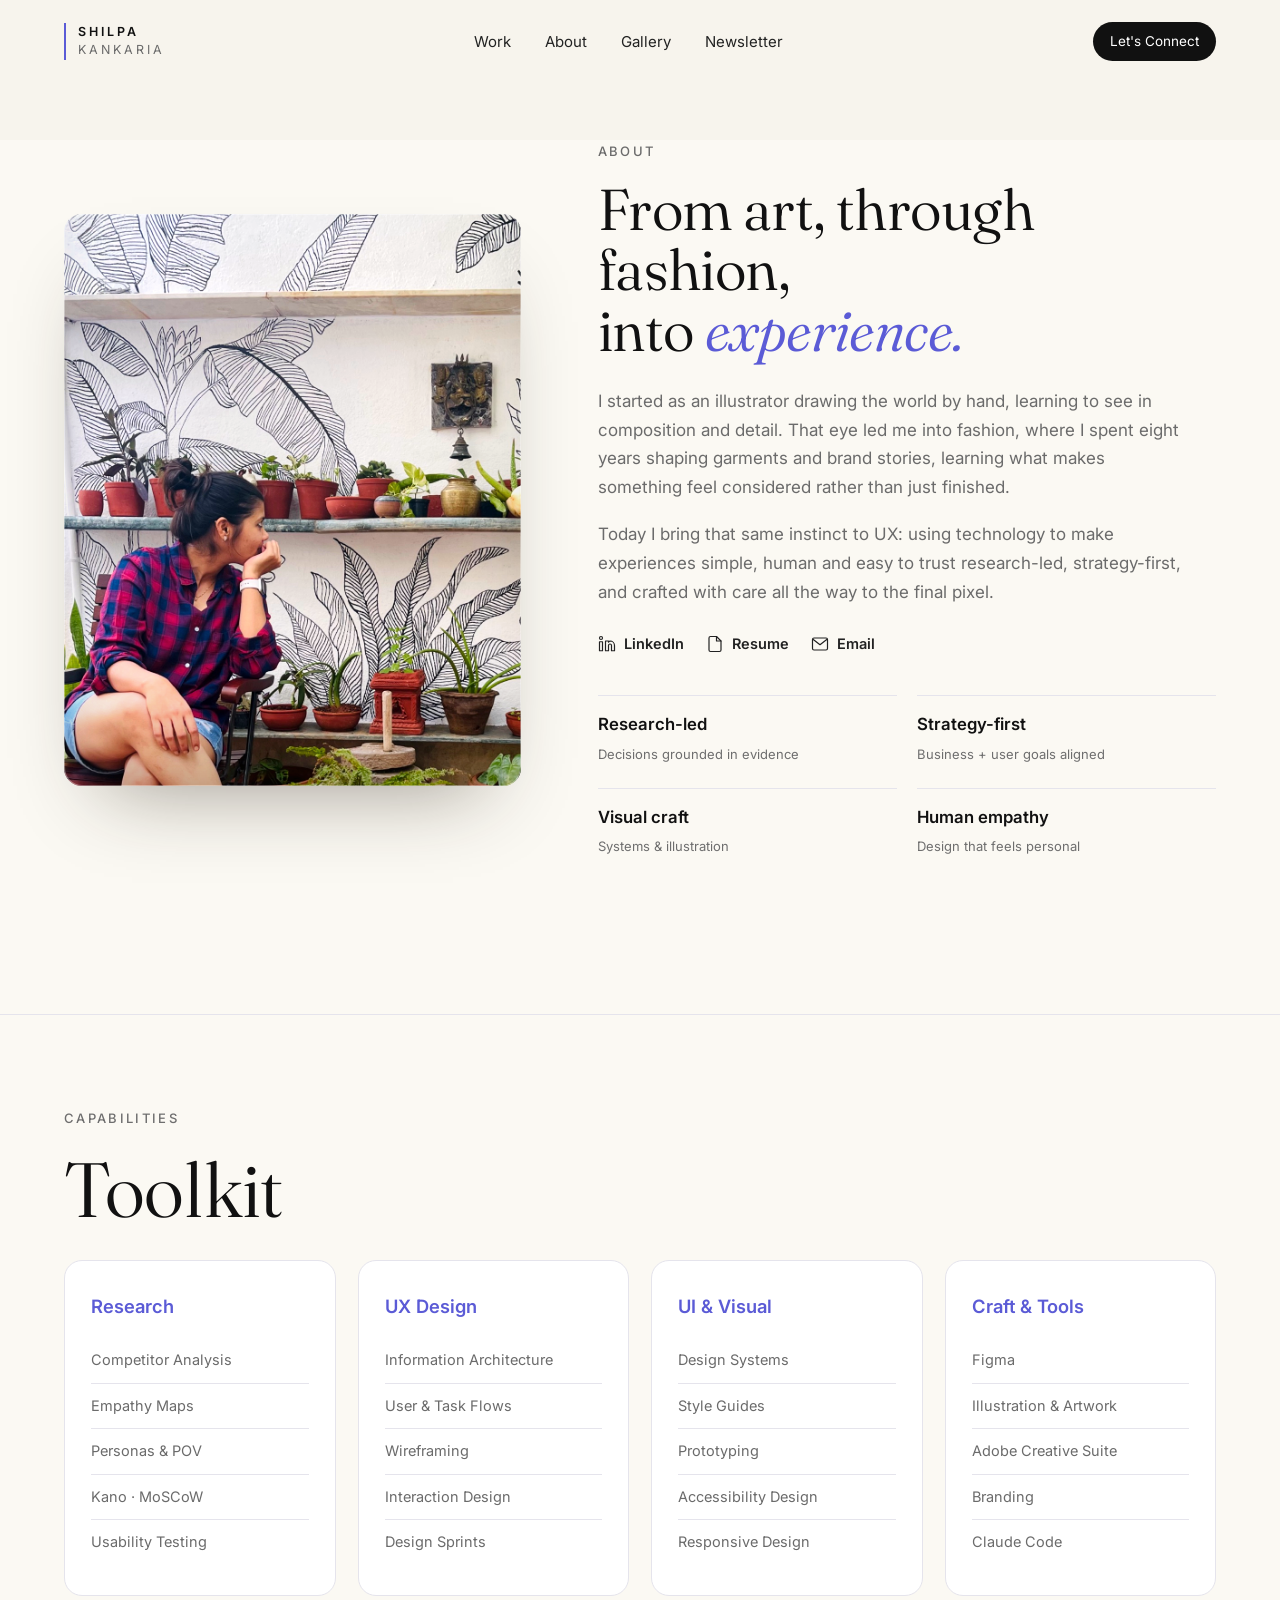
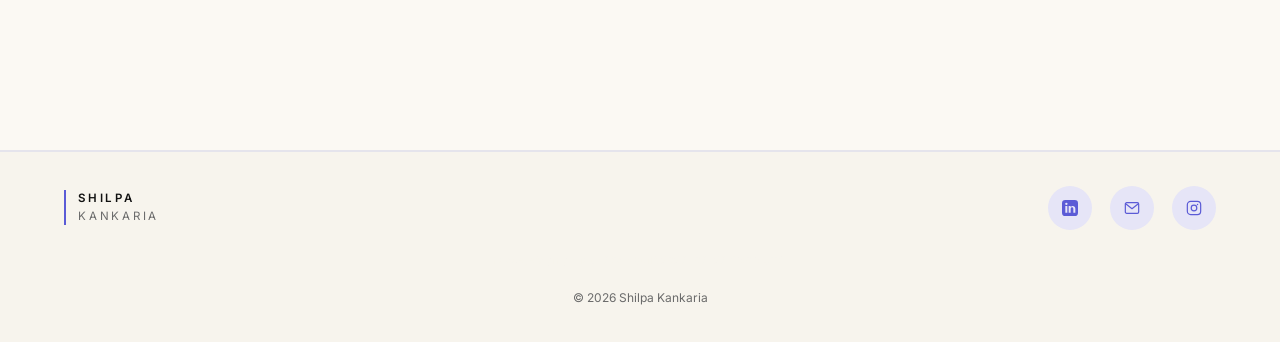
==== commit a124ec66: "Sync staging → main: about.html skills update (Design Sprints, Interaction Design, Responsive Design" ====
--- a/about.html
+++ b/about.html
@@ -4,12 +4,7 @@
 <meta charset="UTF-8" />
 <!-- Google tag (gtag.js) -->
 <script async src="https://www.googletagmanager.com/gtag/js?id=G-5JZX5JJ39X"></script>
-<script>
-  window.dataLayer = window.dataLayer || [];
-  function gtag(){dataLayer.push(arguments);}
-  gtag('js', new Date());
-  gtag('config', 'G-5JZX5JJ39X');
-</script>
+<script>window.dataLayer=window.dataLayer||[];function gtag(){dataLayer.push(arguments);}gtag('js',new Date());gtag('config','G-5JZX5JJ39X');</script>
 <meta name="viewport" content="width=device-width, initial-scale=1.0" />
 <link rel="icon" type="image/png" sizes="32x32" href="/assets/favicon-32.png" />
 <link rel="icon" type="image/png" sizes="16x16" href="/assets/favicon-16.png" />
@@ -92,9 +87,9 @@
       <p class="eyebrow">Capabilities</p>
       <h2 class="section-title">Toolkit</h2>
     </div>
-    <div class="skill-block reveal"><h3>Research</h3><ul><li>Competitor Analysis</li><li>Empathy Maps</li><li>Personas &amp; POV</li><li>Kano · MoSCoW</li></ul></div>
-    <div class="skill-block reveal"><h3>UX Design</h3><ul><li>Information Architecture</li><li>User &amp; Task Flows</li><li>Wireframing</li><li>Usability Testing</li></ul></div>
-    <div class="skill-block reveal"><h3>UI &amp; Visual</h3><ul><li>Design Systems</li><li>Style Guides</li><li>Prototyping</li><li>Accessibility</li></ul></div>
+    <div class="skill-block reveal"><h3>Research</h3><ul><li>Competitor Analysis</li><li>Empathy Maps</li><li>Personas &amp; POV</li><li>Kano · MoSCoW</li><li>Usability Testing</li></ul></div>
+    <div class="skill-block reveal"><h3>UX Design</h3><ul><li>Information Architecture</li><li>User &amp; Task Flows</li><li>Wireframing</li><li>Interaction Design</li><li>Design Sprints</li></ul></div>
+    <div class="skill-block reveal"><h3>UI &amp; Visual</h3><ul><li>Design Systems</li><li>Style Guides</li><li>Prototyping</li><li>Accessibility Design</li><li>Responsive Design</li></ul></div>
     <div class="skill-block reveal"><h3>Craft &amp; Tools</h3><ul><li>Figma</li><li>Illustration &amp; Artwork</li><li>Adobe Creative Suite</li><li>Branding</li><li>Claude Code</li></ul></div>
   </div>
 </section>
